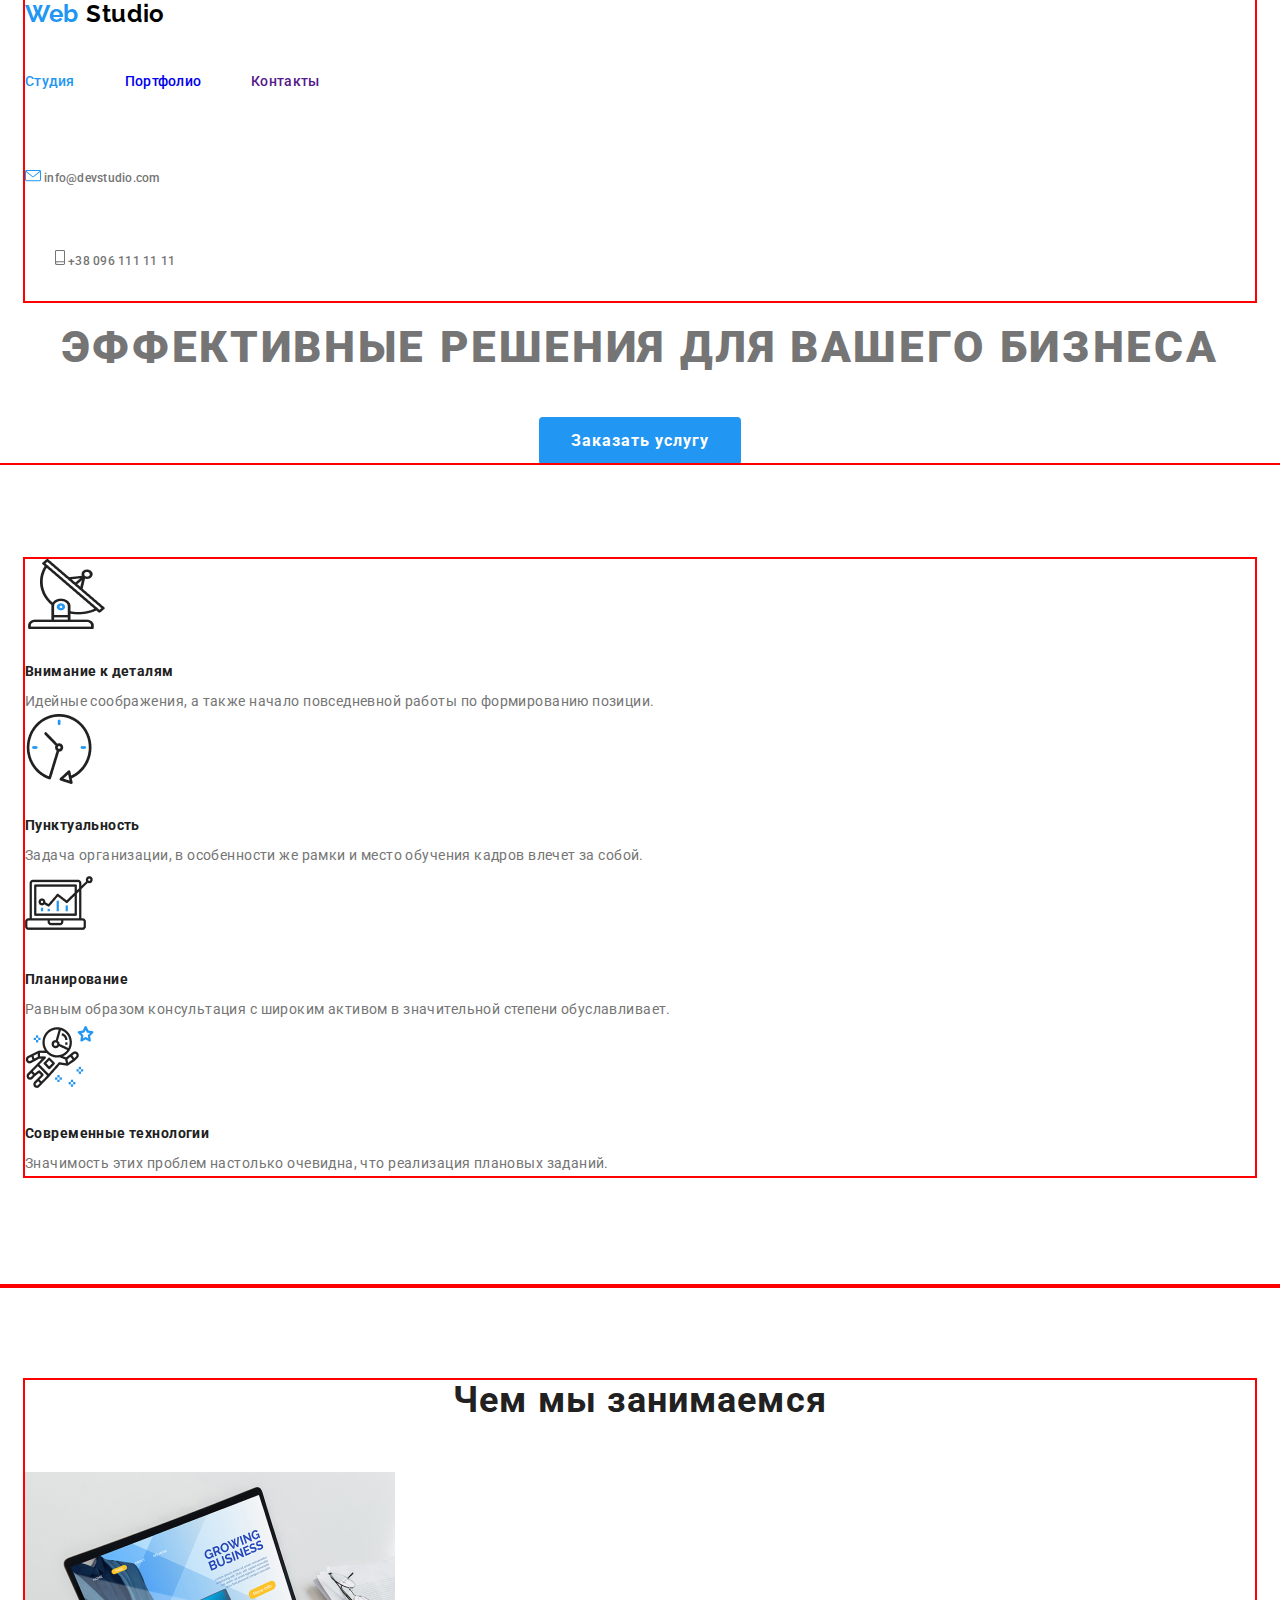
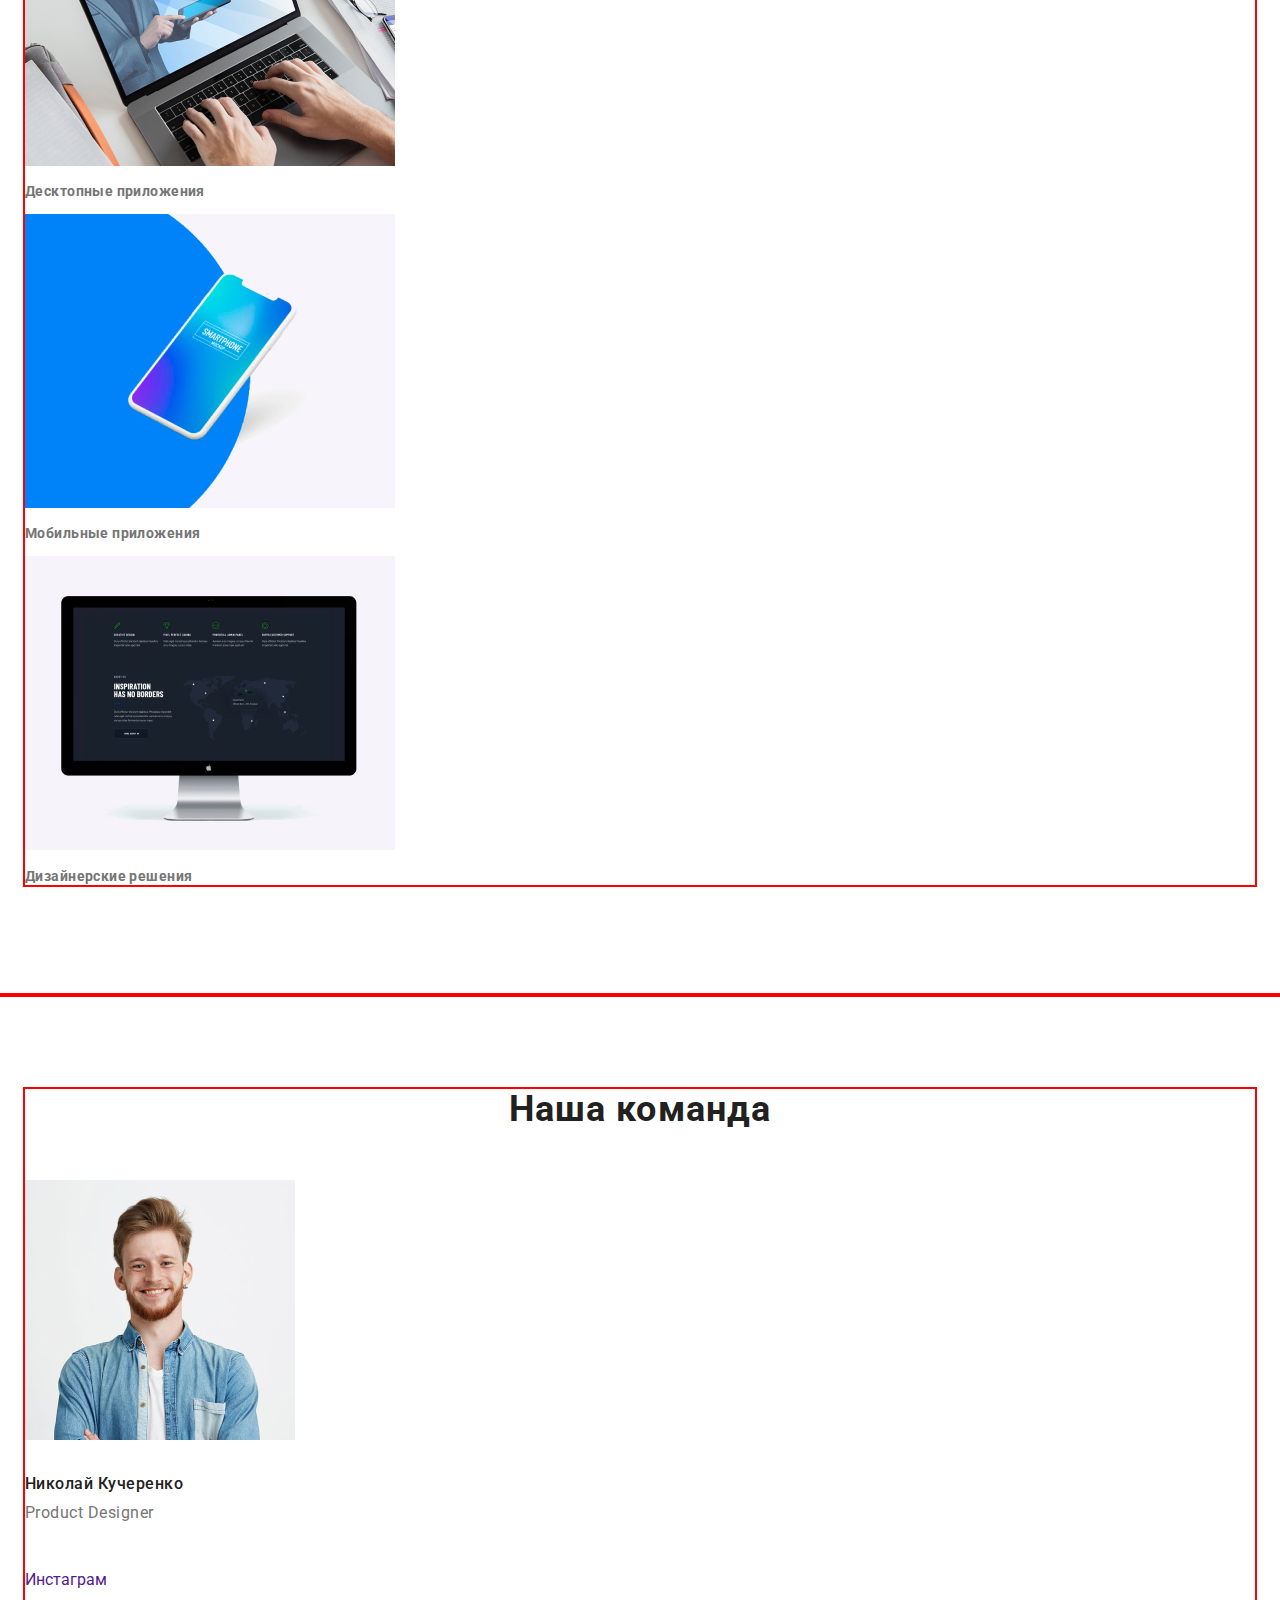
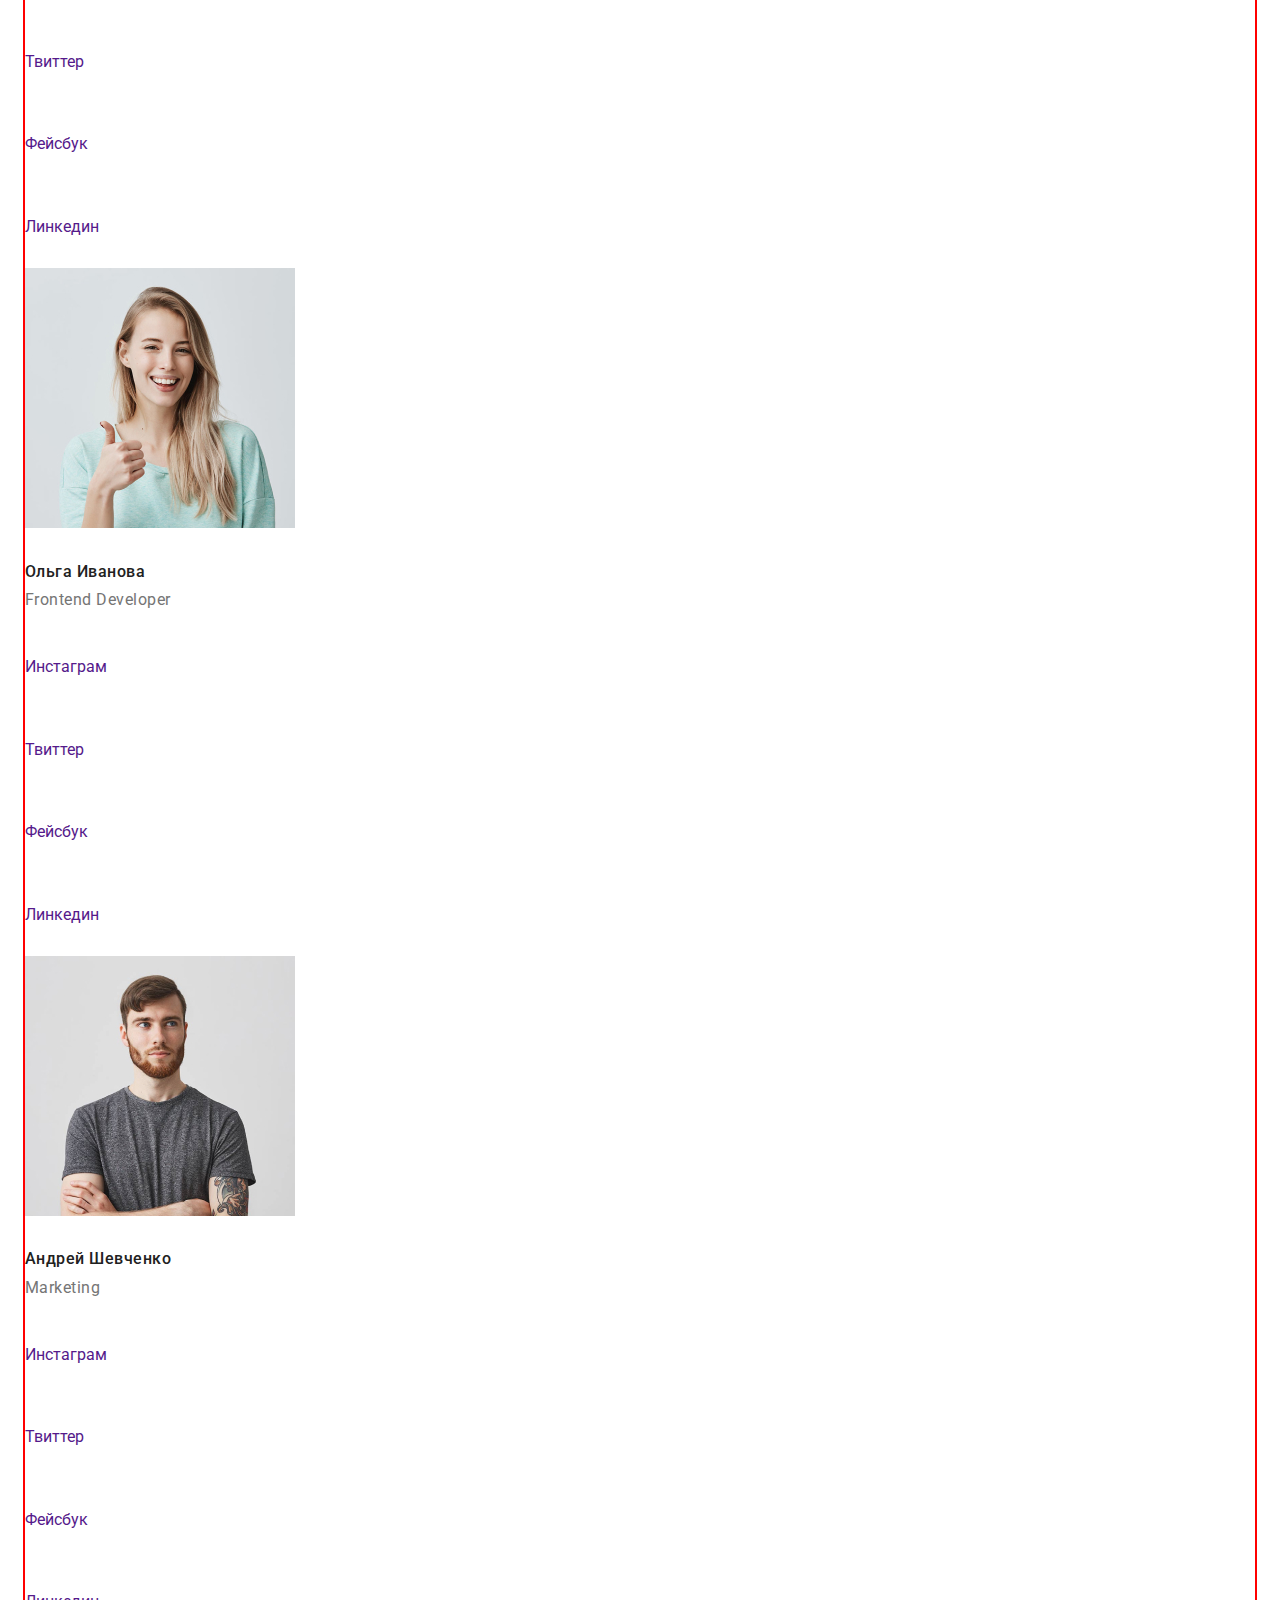
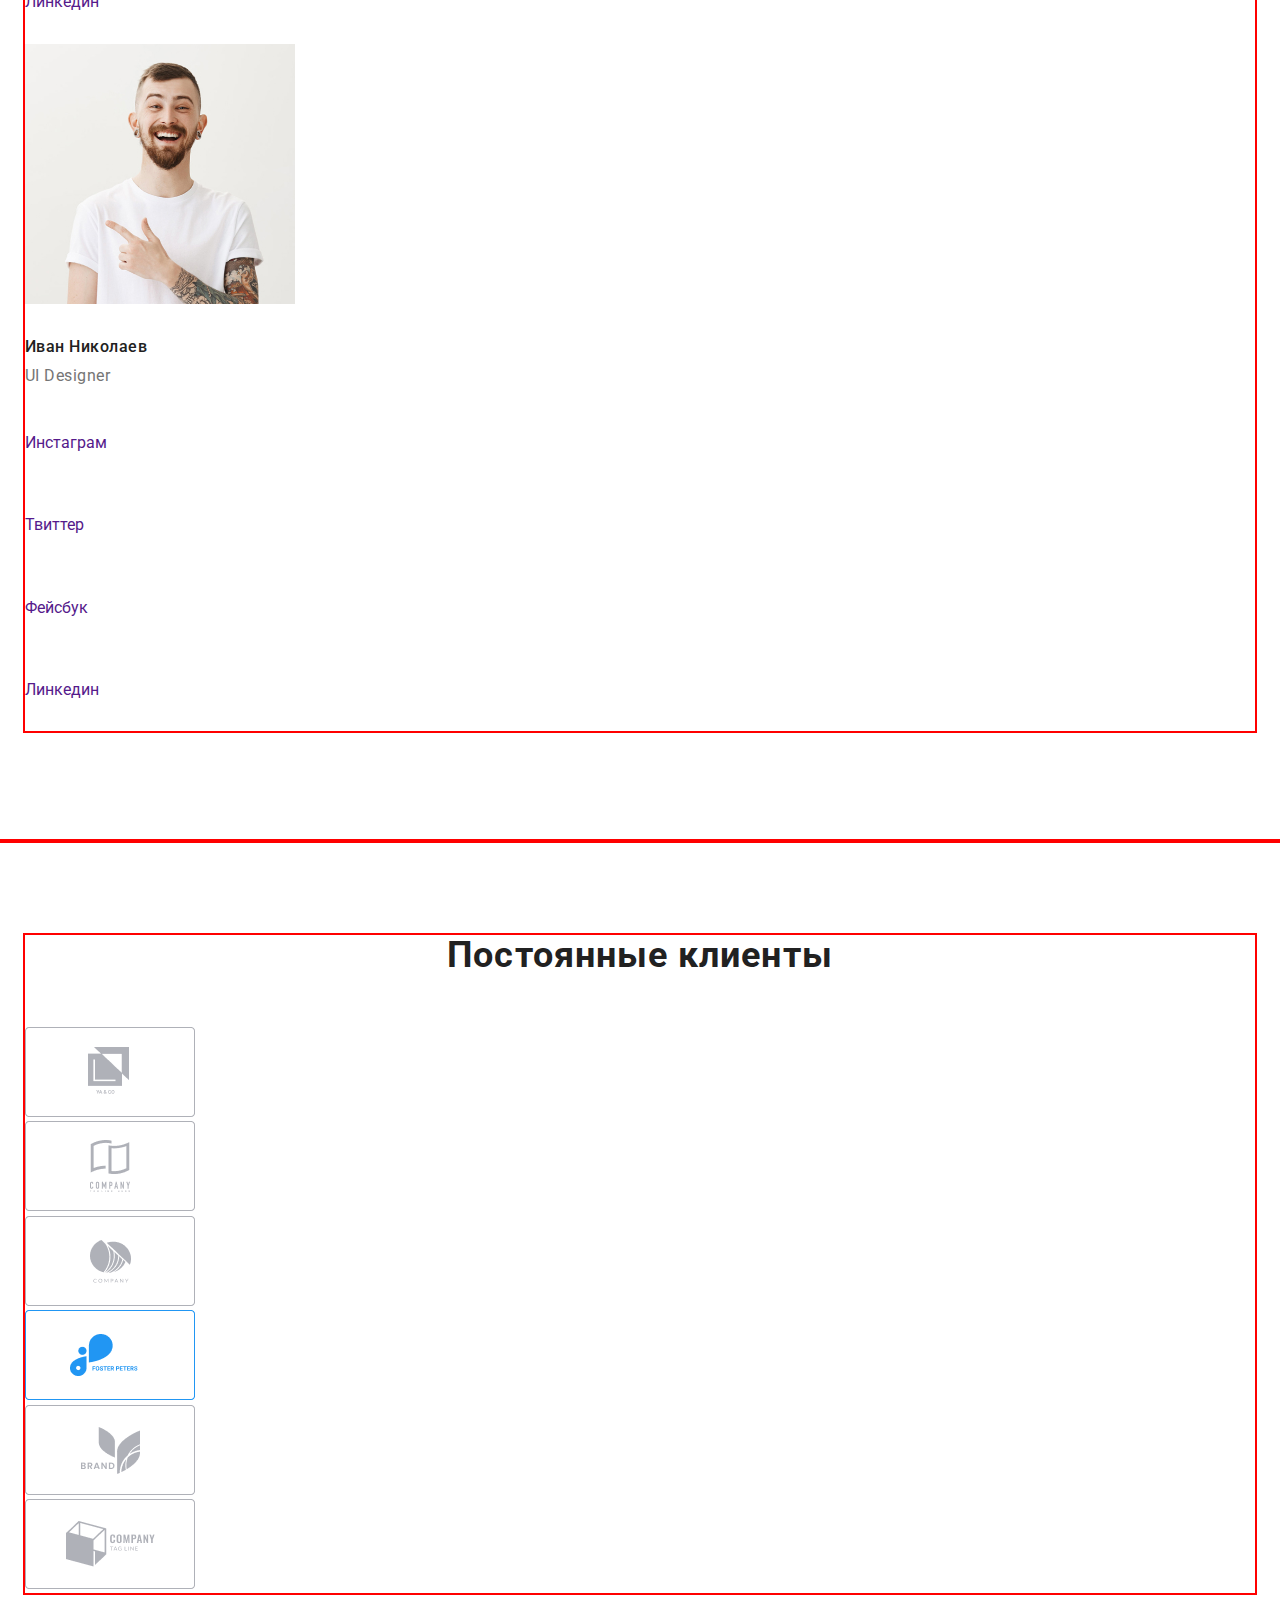
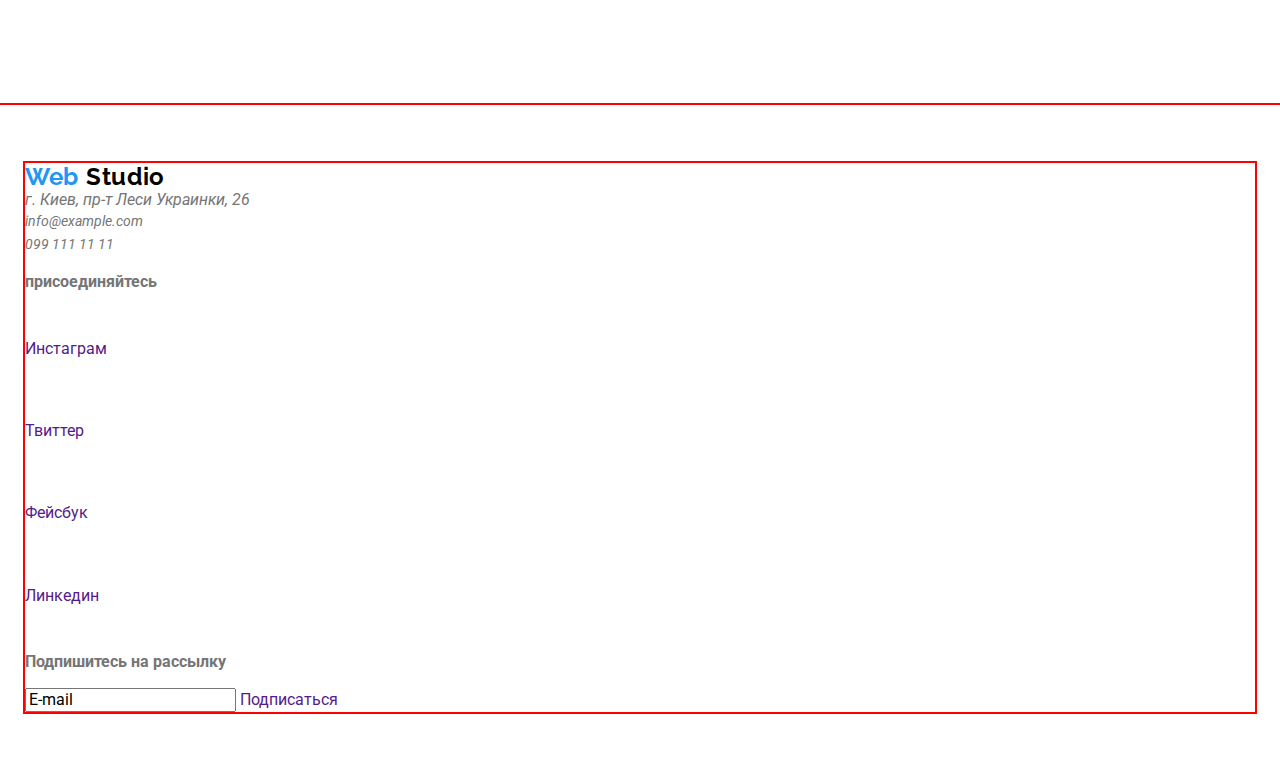
==== index.html @ 7c7abb64 "Initial commit" ====
<!DOCTYPE html>
<html lang="ru">
  <head>
    <meta charset="UTF-8" />
    <meta name="viewport" content="width=device-width, initial-scale=1.0" />
    <title>goit-markup-hw-02</title>
    <link
      href="https://fonts.googleapis.com/css2?family=Raleway:wght@700&family=Roboto:wght@400;500;700;900&display=swap"
      rel="stylesheet"
    />
    <link
      rel="stylesheet"
      href="https://cdnjs.cloudflare.com/ajax/libs/modern-normalize/0.6.0/modern-normalize.min.css"
    />
    <link rel="stylesheet" href="./css/styles.css" />
  </head>

  <body>
    <header class="header">
      <div class="container main-nav">
        <nav>
          <a href="" class="logo">Web <span class="logo part">Studio</span></a>
          <ul class="site-nav">
            <li class="item"><a href="" class="link current">Студия</a></li>
            <li class="item">
              <a href="./portfolio.html" class="link">Портфолио</a>
            </li>
            <li class="item"><a href="" class="link">Контакты</a></li>
          </ul>
        </nav>
        <ul class="contact-list">
          <li class="contact link">
            <img src="./images/envelope-(hover).svg" alt="конверт" />
            <a href="" class="contact info">info@devstudio.com</a>
          </li>
          <li class="contact link">
            <img src="images/smartphone.svg" alt="вектор" />
            <a href="" class="contact info">+38 096 111 11 11</a>
          </li>
        </ul>
      </div>
    </header>
    <main>
      <div>
        <section class="hero">
          <h1 class="hero-title">Эффективные решения для вашего бизнеса</h1>
          <a href="" class="main-button">Заказать услугу</a>
        </section>
      </div>
      <section class="section">
        <div class="container">
          <ul class="list">
            <li>
              <img src="./images/antenna-1.png" alt="" />
              <h3 class="section-title">Внимание к деталям</h3>
              <p class="section-text">
                Идейные соображения, а также начало повседневной работы по
                формированию позиции.
              </p>
            </li>

            <li>
              <img src="./images/clock-1.png" alt="" />
              <h3 class="section-title">Пунктуальность</h3>
              <p class="section-text">
                Задача организации, в особенности же рамки и место обучения
                кадров влечет за собой.
              </p>
            </li>
            <li>
              <img src="./images/diagram-1.png" alt="" />
              <h3 class="section-title">Планирование</h3>
              <p class="section-text">
                Равным образом консультация с широким активом в значительной
                степени обуславливает.
              </p>
            </li>
            <li>
              <img src="./images/astronaut-1.png" alt="" />
              <h3 class="section-title">Современные технологии</h3>
              <p class="section-text">
                Значимость этих проблем настолько очевидна, что реализация
                плановых заданий.
              </p>
            </li>
          </ul>
        </div>
      </section>
      <section class="section">
        <div class="container">
          <h2 class="section-name">Чем мы занимаемся</h2>
          <ul>
            <li>
              <img src="./images/img1.jpg" alt="ноутбук" />
              <h3 class="section-features">Десктопные приложения</h3>
            </li>
            <li>
              <img src="./images/img2.jpg" alt="телефон" />
              <h3 class="section-features">Мобильные приложения</h3>
            </li>
            <li>
              <img src="./images/img3.jpg" alt="компьютер" />
              <h3 class="section-features">Дизайнерские решения</h3>
            </li>
          </ul>
        </div>
      </section>
      <section class="section">
        <div class="container">
          <h2 class="section-name">Наша команда</h2>
          <ul>
            <li>
              <img src="./images/img-3.jpg" alt="" />
              <h3 class="team-description">Николай Кучеренко</h3>
              <p class="team-text">Product Designer</p>
              <ul class="social">
                <li>
                  <a
                    href=""
                    class="social link"
                    aria-label="Ссылка на инстаграм"
                    >Инстаграм</a
                  >
                </li>
                <li>
                  <a href="" class="social link" aria-label="Ссылка на твиттер"
                    >Твиттер</a
                  >
                </li>
                <li>
                  <a href="" class="social link" aria-label="Ссылка на Фейсбук"
                    >Фейсбук</a
                  >
                </li>
                <li>
                  <a href="" class="social link" aria-label="Ссылка на линкедин"
                    >Линкедин</a
                  >
                </li>
              </ul>
            </li>
            <li>
              <img src="./images/img-4.jpg" alt="" />
              <h3 class="team-description">Ольга Иванова</h3>
              <p class="team-text">Frontend Developer</p>
              <ul class="social">
                <li>
                  <a
                    href=""
                    class="social link"
                    aria-label="Ссылка на инстаграм"
                    >Инстаграм</a
                  >
                </li>
                <li>
                  <a href="" class="social link" aria-label="Ссылка на твиттер"
                    >Твиттер</a
                  >
                </li>
                <li>
                  <a href="" class="social link" aria-label="Ссылка на Фейсбук"
                    >Фейсбук</a
                  >
                </li>
                <li>
                  <a href="" class="social link" aria-label="Ссылка на линкедин"
                    >Линкедин</a
                  >
                </li>
              </ul>
            </li>

            <li>
              <img src="./images/img-5.jpg" alt="" />
              <h3 class="team-description">Андрей Шевченко</h3>
              <p class="team-text">Marketing</p>
              <ul class="social">
                <li>
                  <a
                    href=""
                    class="social link"
                    aria-label="Ссылка на инстаграм"
                    >Инстаграм</a
                  >
                </li>
                <li>
                  <a href="" class="social link" aria-label="Ссылка на твиттер"
                    >Твиттер</a
                  >
                </li>
                <li>
                  <a href="" class="social link" aria-label="Ссылка на Фейсбук"
                    >Фейсбук</a
                  >
                </li>
                <li>
                  <a href="" class="social link" aria-label="Ссылка на линкедин"
                    >Линкедин</a
                  >
                </li>
              </ul>
            </li>

            <li>
              <img src="./images/img-6.jpg" alt="" />
              <h3 class="team-description">Иван Николаев</h3>
              <p class="team-text">UI Designer</p>
              <ul class="social">
                <li>
                  <a
                    href=""
                    class="social link"
                    aria-label="Ссылка на инстаграм"
                    >Инстаграм</a
                  >
                </li>
                <li>
                  <a href="" class="social link" aria-label="Ссылка на твиттер"
                    >Твиттер</a
                  >
                </li>
                <li>
                  <a href="" class="social link" aria-label="Ссылка на Фейсбук"
                    >Фейсбук</a
                  >
                </li>
                <li>
                  <a href="" class="social link" aria-label="Ссылка на линкедин"
                    >Линкедин</a
                  >
                </li>
              </ul>
            </li>
          </ul>
        </div>
      </section>
      <section class="section">
        <div class="container">
          <h2 class="section-name">Постоянные клиенты</h2>
          <ul class="client-list">
            <li>
              <a href="" class="client"
                ><img src="./images/client-1.png" alt=""
              /></a>
            </li>
            <li>
              <a href="" class="client"
                ><img src="./images/client-2.png" alt=""
              /></a>
            </li>
            <li>
              <a href="" class="client"
                ><img src="./images/client-3.png" alt=""
              /></a>
            </li>
            <li>
              <a href="" class="client"
                ><img src="./images/client-4.png" alt=""
              /></a>
            </li>
            <li>
              <a href="" class="client"
                ><img src="./images/client-5.png" alt=""
              /></a>
            </li>
            <li>
              <a href="" class="client"
                ><img src="./images/client-6.png" alt=""
              /></a>
            </li>
          </ul>
        </div>
      </section>
    </main>
    <footer class="footer">
      <div class="container">
        <div>
          <a href="" class="logo">Web <span class="logo part">Studio</span></a>
          <address class="address">
            г. Киев, пр-т Леси Украинки, 26 <br />
            <a href="mailto:info@example.com" class="contact-info"
              >info@example.com</a
            ><br />
            <a href="tel:0991111111" class="contact-info">099 111 11 11</a>
          </address>
        </div>
        <div>
          <p><b>присоединяйтесь</b></p>
          <ul class="social">
            <li>
              <a href="" class="social link" aria-label="Ссылка на инстаграм"
                >Инстаграм</a
              >
            </li>
            <li>
              <a href="" class="social link" aria-label="Ссылка на твиттер"
                >Твиттер</a
              >
            </li>
            <li>
              <a href="" class="social link" aria-label="Ссылка на Фейсбук"
                >Фейсбук</a
              >
            </li>
            <li>
              <a href="" class="social link" aria-label="Ссылка на линкедин"
                >Линкедин</a
              >
            </li>
          </ul>
        </div>
        <div>
          <p><b>Подпишитесь на рассылку</b></p>
          <input type="text" value="E-mail" />
          <a href="" class="main-button">Подписаться</a>
        </div>
      </div>
    </footer>
  </body>
</html>
---- css/styles.css ----
/* цвет основного текста #757575;*/
/* вторичный цвет текста #212121; */
/* акцент #2196F3 */
/* белый цвет  #FFFFFF; */

:root {
  --primary-text-color: #757575;
  --secondary-text-color: #212121;
  --accent: #2196f3;
  --white: #ffffff;
}

body {
  background-color: var(--white);
  color: var(--primary-text-color);

  font-family: Roboto, sans-serif;
}

a {
  text-decoration: none;
}
ul {
  list-style: none;
  padding-left: 0px;
}
li {
  list-style: none;
}

.container {
  outline: solid 2px red;

  width: 1230px;
  margin-left: auto;
  margin-right: auto;
}
.section {
  padding-bottom: 94px;
  padding-top: 94px;
  outline: 2px solid red;
}

/* логотип */
.logo {
  color: var(--accent);

  font-family: Raleway, sans-serif;
  font-weight: 700;
  font-size: 24px;
  line-height: 1.16;
  letter-spacing: 0.03em;
}

.logo .part {
  color: #000000;
}
/* навигация */
.container .main-nav {
  display: flex;
}

.site-nav {
  display: flex;
  font-weight: 500;
  font-size: 14px;
  line-height: 1.14;
  letter-spacing: 0.02em;
}

.site-nav .item:not(:first-child) {
  margin-left: 50px;
  color: var(--secondary-text-color);
}

.site-nav .link:hover,
.site-nav .link:focus {
  color: var(--accent);
}
.link {
  display: block;
  padding-top: 32px;
  padding-bottom: 32px;
}

.link.current {
  color: var(--accent);
}
.link.current:hover,
.link.current:focus {
  color: #000000;
}
mmmmmm .contact-list {
  display: flex;
  padding-top: 32px;
  padding-bottom: 32px;
  margin-top: 0px;
  margin-bottom: 0px;
}
/* .contact-list img {
  display: block;
} */

.contact {
  font-weight: 500;
  font-size: 12px;
  line-height: 1.16;
  /* identical to box height */
  letter-spacing: 0.02em;
}
.contact + .contact {
  margin-left: 30px;
}

.contact.info {
  color: var(--primary-text-color);
}
.contact.info:hover,
.contact.info:focus {
  color: var(--accent);
}

.hero {
  text-align: center;
}
.hero-title {
  margin-top: 0px;
  margin-bottom: 40px;
  font-weight: 900;
  font-size: 44px;
  line-height: 60px;
  /* or 136% */
  text-align: center;
  letter-spacing: 0.06em;
  text-transform: uppercase;
}

.hero .main-button {
  display: inline-block;
  min-width: 200;
  padding: 10px 32px;
  border-radius: 4px;
  text-decoration: none;

  color: var(--white);
  background-color: var(--accent);

  font-weight: 700;
  font-size: 16px;
  line-height: 1.8;
  /* identical to box height, or 187% */
  letter-spacing: 0.06em;
}
.button-item {
  color: var(--secondary-text-color);

  font-weight: 500;
  font-size: 16px;
  line-height: 1.6;
  /* identical to box height, or 162% */
  text-align: center;
  letter-spacing: 0.03em;
}
.button-item:hover,
.button-item:focus {
  color: var(--white);
  background-color: var(--accent);
}
.section-title {
  margin-top: 30px;
  margin-bottom: 10px;

  color: var(--secondary-text-color);

  font-weight: 700;
  font-size: 14px;
  line-height: 1.14;
  letter-spacing: 0.03em;
}

.list {
  margin-top: 0px;
}
.section-name {
  margin-top: 0px;
  margin-bottom: 50px;

  color: var(--secondary-text-color);

  font-weight: 700;
  font-size: 36px;
  line-height: 1.16;
  text-align: center;
  letter-spacing: 0.03em;
}
.section-text {
  margin-top: 10px;
  margin-bottom: 0px;

  font-weight: 400;
  font-size: 14px;
  line-height: 1.7;
  /* or 171% */
  letter-spacing: 0.03em;
}
.section-team {
  color: var(--secondary-text-color);

  font-weight: 700;
  font-size: 28px;
  line-height: 1.17;
  /* identical to box height */
  text-align: center;
  letter-spacing: 0.03em;
}
.team-description {
  margin-top: 30px;
  margin-bottom: 10px;
  color: var(--secondary-text-color);

  font-weight: 500;
  font-size: 16px;
  line-height: 1.18;
  /* identical to box height */
  letter-spacing: 0.03em;
}
.team-text {
  margin-top: 0px;
  margin-bottom: 16px;

  font-weight: 400;
  font-size: 16px;
  line-height: 1.18;
  /* identical to box height */
  letter-spacing: 0.03em;
}

.social .link:hover,
.social .link:focus {
  color: var(--accent);
}
.features-title {
  color: var(--secondary-text-color);

  font-weight: 700;
  font-size: 36px;
  line-height: 1.16;
  text-align: center;
  letter-spacing: 0.03em;
}
.section-features {
  font-weight: 700;
  font-size: 14px;
  line-height: 1.14;
  letter-spacing: 0.03em;
}
.section .client-title {
  color: var(--secondary-text-color);

  font-weight: 700;
  font-size: 28px;
  line-height: 1.17;
  /* identical to box height */
  text-align: center;
  letter-spacing: 0.03em;
}
.client-list .client:hover,
.client-list .client:focus {
  color: var(--accent);
}
.address .contact-info {
  color: var(--primary-text-color);

  font-weight: 400;
  font-size: 14px;
  line-height: 1.7;
}
.contact-info:hover,
.contact-info:focus {
  color: var(--accent);
}
.example-title {
  color: var(--secondary-text-color);

  font-weight: 700;
  font-size: 18px;
  line-height: 2;
  /* identical to box height, or 200% */
  letter-spacing: 0.06em;
}
.example-text {
  color: var(--primary-text-color);

  font-weight: 500;
  font-size: 16px;
  line-height: 1.8;
  /* identical to box height, or 187% */
  letter-spacing: 0.03em;
}
.example .inner-text {
  font-weight: 400;
  font-size: 18px;
  line-height: 1.5;
  /* or 156% */
  letter-spacing: 0.03em;
}
.button {
  margin-bottom: 50px;

  text-align: center;
}
.example-title {
  margin-top: 0px;
  margin-bottom: 4px;
}
.example-text {
  margin-top: 4px;
  margin-bottom: 20px;
}
.img {
  margin-bottom: 20px;
}
.footer {
  padding-top: 60px;
  padding-bottom: 60px;
}
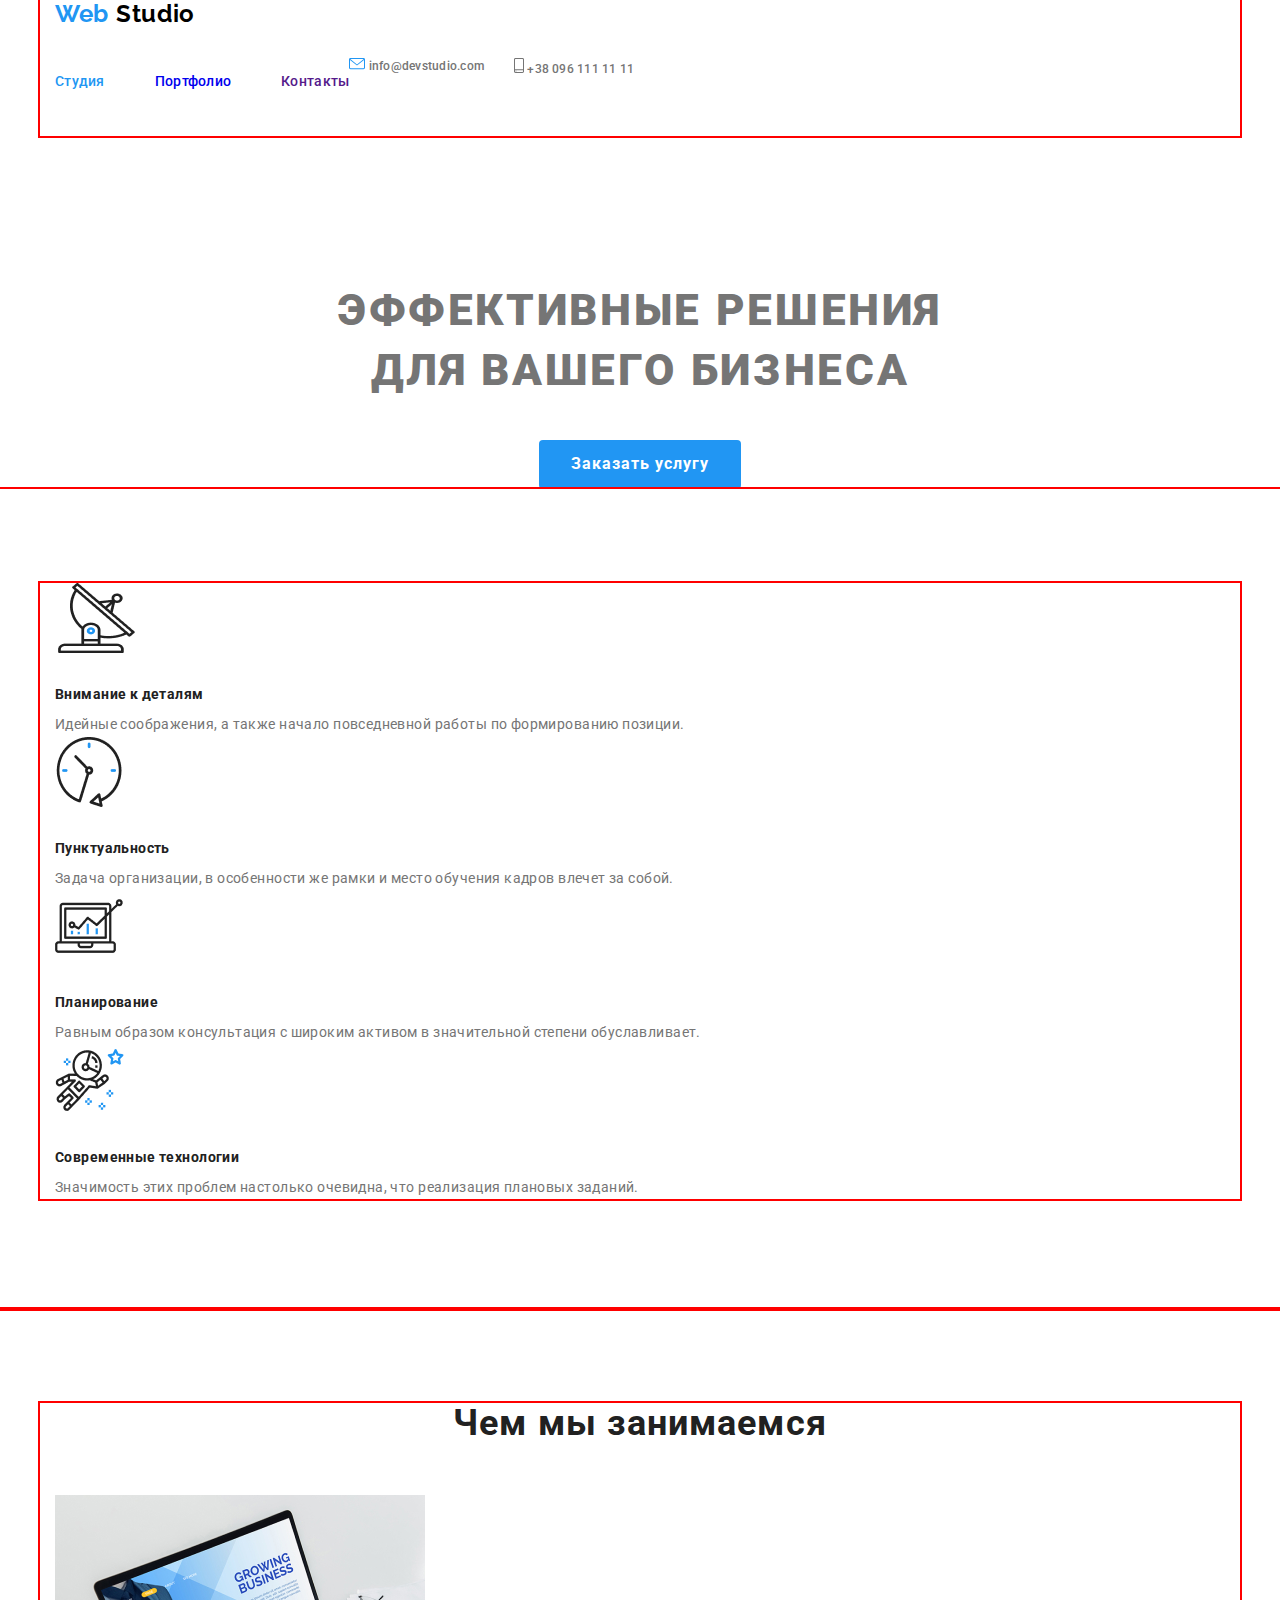
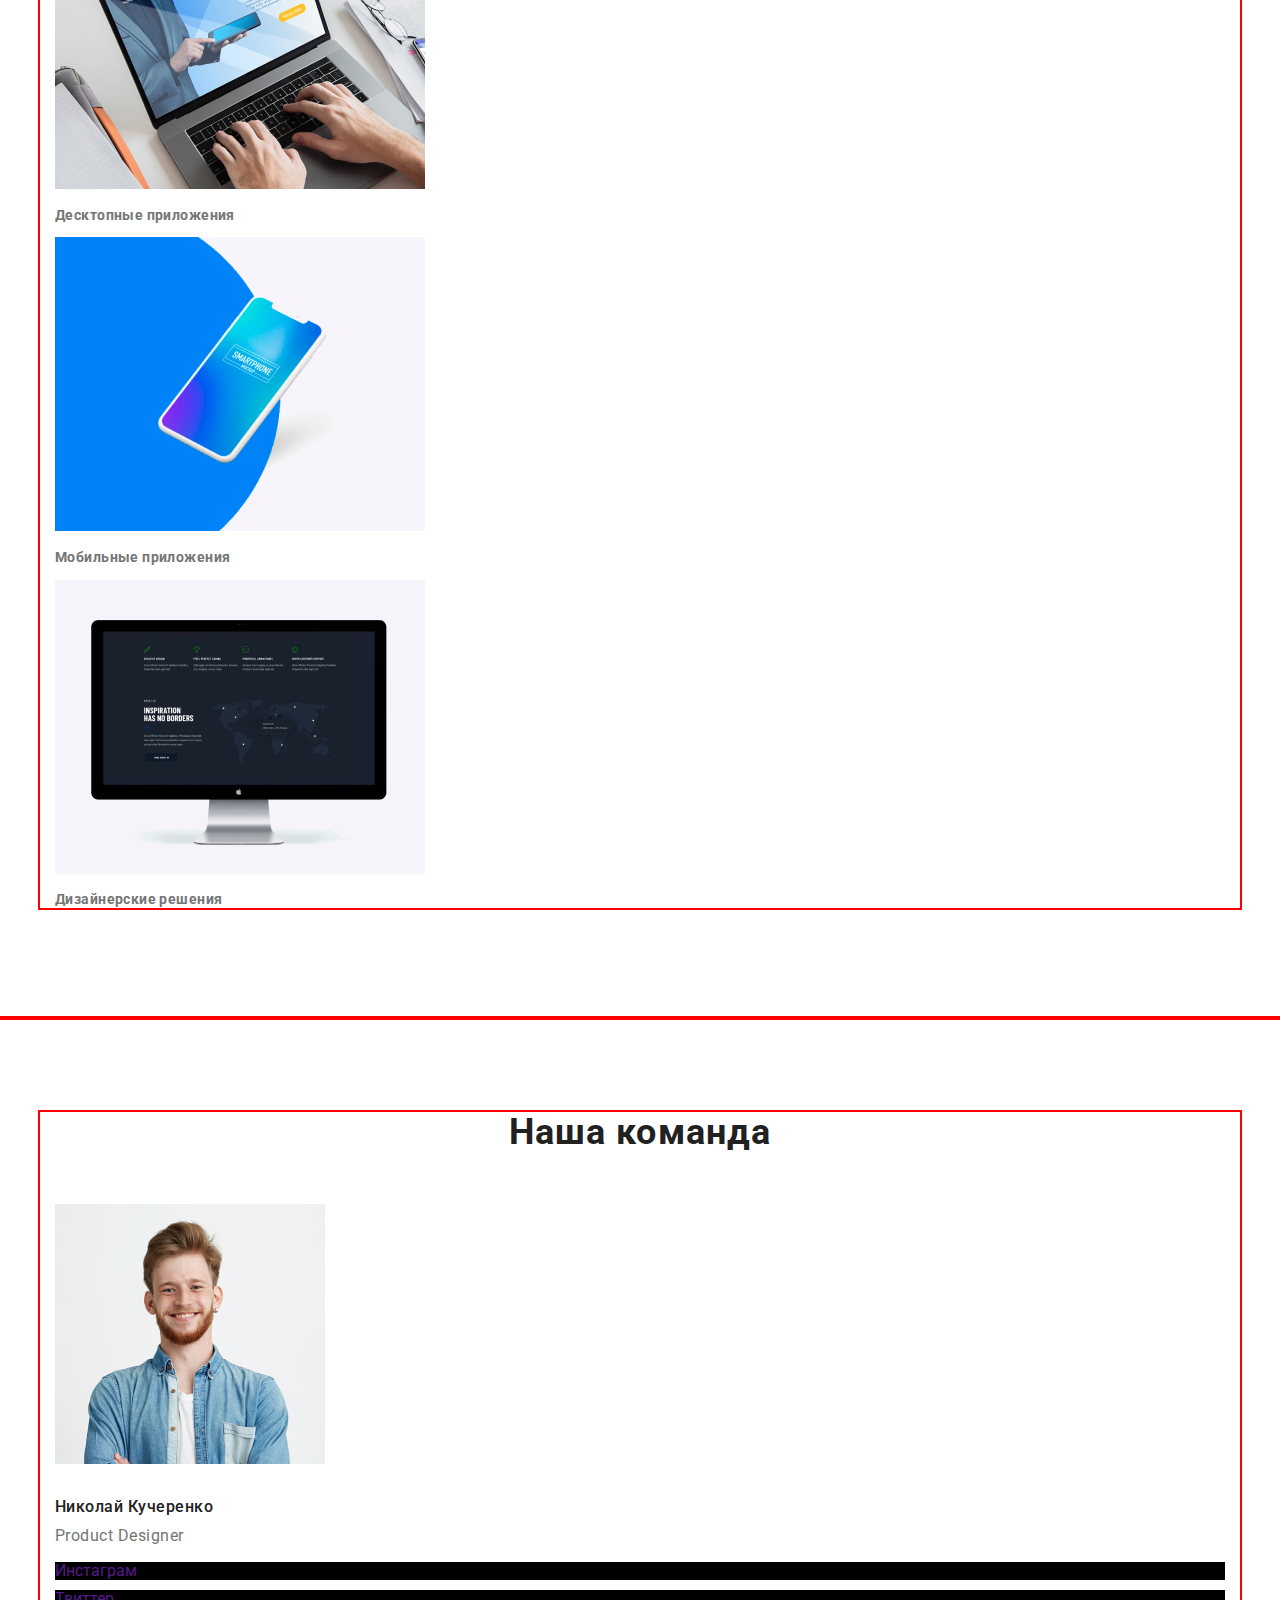
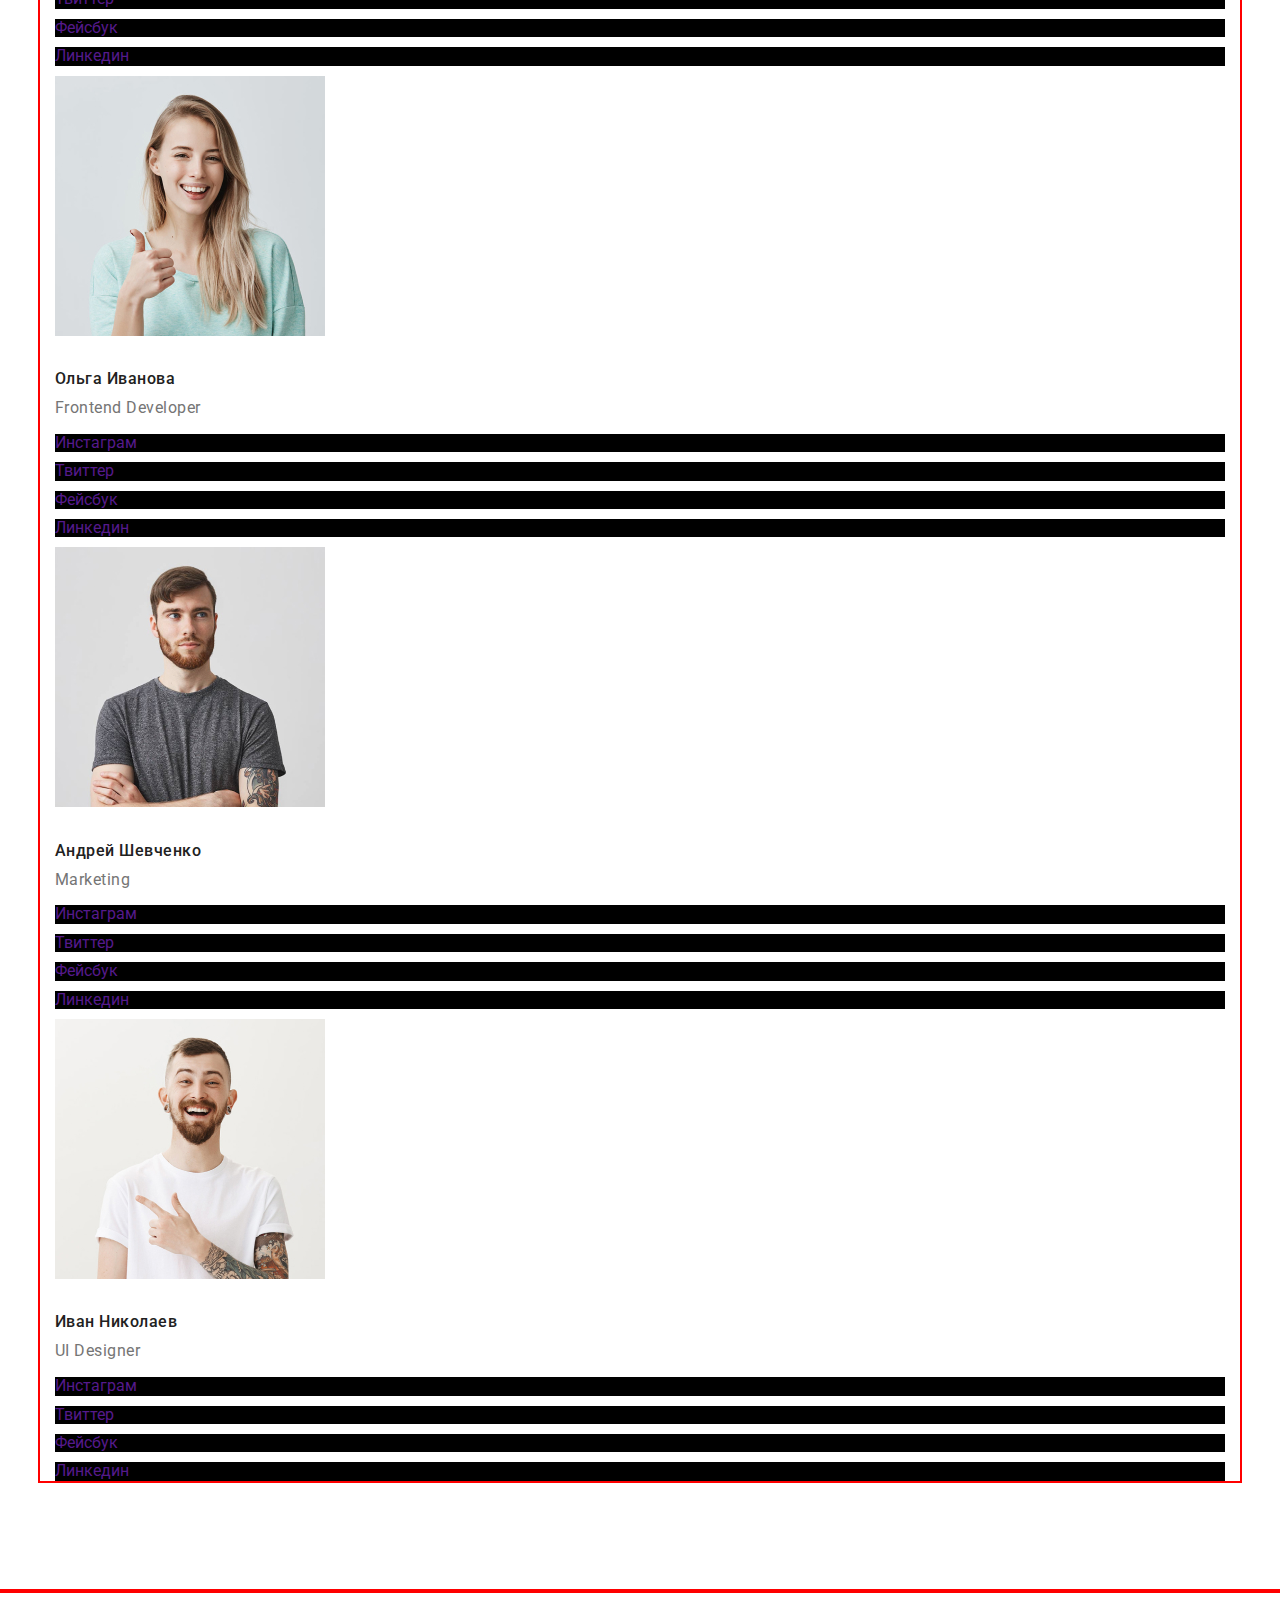
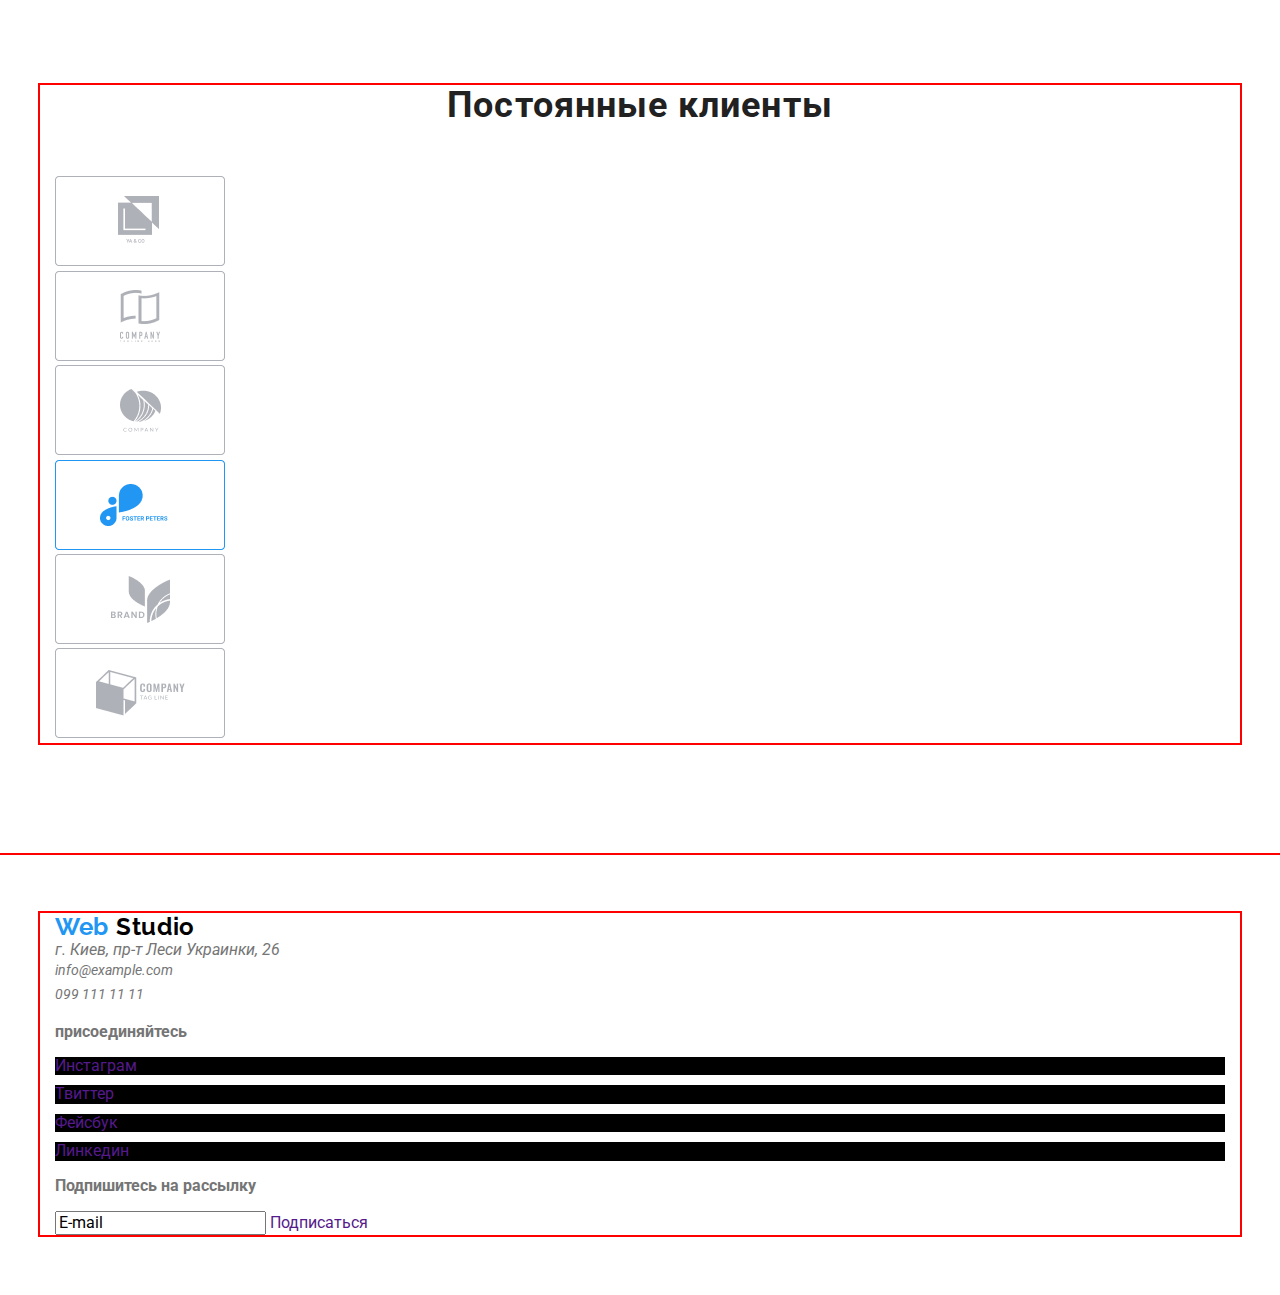
==== commit 22c2b2e2: "добавляет box-sizing" ====
--- a/index.html
+++ b/index.html
@@ -3,7 +3,7 @@
   <head>
     <meta charset="UTF-8" />
     <meta name="viewport" content="width=device-width, initial-scale=1.0" />
-    <title>goit-markup-hw-02</title>
+    <title>goit-markup-hw-03</title>
     <link
       href="https://fonts.googleapis.com/css2?family=Raleway:wght@700&family=Roboto:wght@400;500;700;900&display=swap"
       rel="stylesheet"
@@ -43,7 +43,9 @@
     <main>
       <div>
         <section class="hero">
-          <h1 class="hero-title">Эффективные решения для вашего бизнеса</h1>
+          <h1 class="hero-title">
+            Эффективные решения<br />для вашего бизнеса
+          </h1>
           <a href="" class="main-button">Заказать услугу</a>
         </section>
       </div>
--- a/css/styles.css
+++ b/css/styles.css
@@ -2,6 +2,17 @@
 /* вторичный цвет текста #212121; */
 /* акцент #2196F3 */
 /* белый цвет  #FFFFFF; */
+html {
+  box-sizing: border-box;
+}
+
+*,
+*::before,
+*::after {
+  box-sizing: inherit;
+}
+
+/* Остальной код */
 
 :root {
   --primary-text-color: #757575;
@@ -31,16 +42,38 @@
 .container {
   outline: solid 2px red;
 
-  width: 1230px;
+  width: 1200px;
   margin-left: auto;
   margin-right: auto;
+  padding-left: 15px;
+  padding-right: 15px;
 }
 .section {
   padding-bottom: 94px;
   padding-top: 94px;
   outline: 2px solid red;
 }
-
+.header {
+  height: 80px;
+}
+/* навигация */
+.main-nav {
+  display: flex;
+  align-items: center;
+}
+
+.site-nav {
+  display: flex;
+  font-weight: 500;
+  font-size: 14px;
+  line-height: 1.14;
+  letter-spacing: 0.02em;
+}
+
+.site-nav .item:not(:first-child) {
+  margin-left: 50px;
+  color: var(--secondary-text-color);
+}
 /* логотип */
 .logo {
   color: var(--accent);
@@ -55,29 +88,11 @@
 .logo .part {
   color: #000000;
 }
-/* навигация */
-.container .main-nav {
-  display: flex;
-}
-
-.site-nav {
-  display: flex;
-  font-weight: 500;
-  font-size: 14px;
-  line-height: 1.14;
-  letter-spacing: 0.02em;
-}
-
-.site-nav .item:not(:first-child) {
-  margin-left: 50px;
-  color: var(--secondary-text-color);
-}
-
 .site-nav .link:hover,
 .site-nav .link:focus {
   color: var(--accent);
 }
-.link {
+.site-nav .link {
   display: block;
   padding-top: 32px;
   padding-bottom: 32px;
@@ -90,7 +105,7 @@
 .link.current:focus {
   color: #000000;
 }
-mmmmmm .contact-list {
+.contact-list {
   display: flex;
   padding-top: 32px;
   padding-bottom: 32px;
@@ -124,7 +139,7 @@
   text-align: center;
 }
 .hero-title {
-  margin-top: 0px;
+  margin-top: 200px;
   margin-bottom: 40px;
   font-weight: 900;
   font-size: 44px;
@@ -234,6 +249,12 @@
   /* identical to box height */
   letter-spacing: 0.03em;
 }
+.social .link {
+  display: block;
+  margin-bottom: 10px;
+  margin-bottom: 10px;
+  background-color: black;
+}
 
 .social .link:hover,
 .social .link:focus {
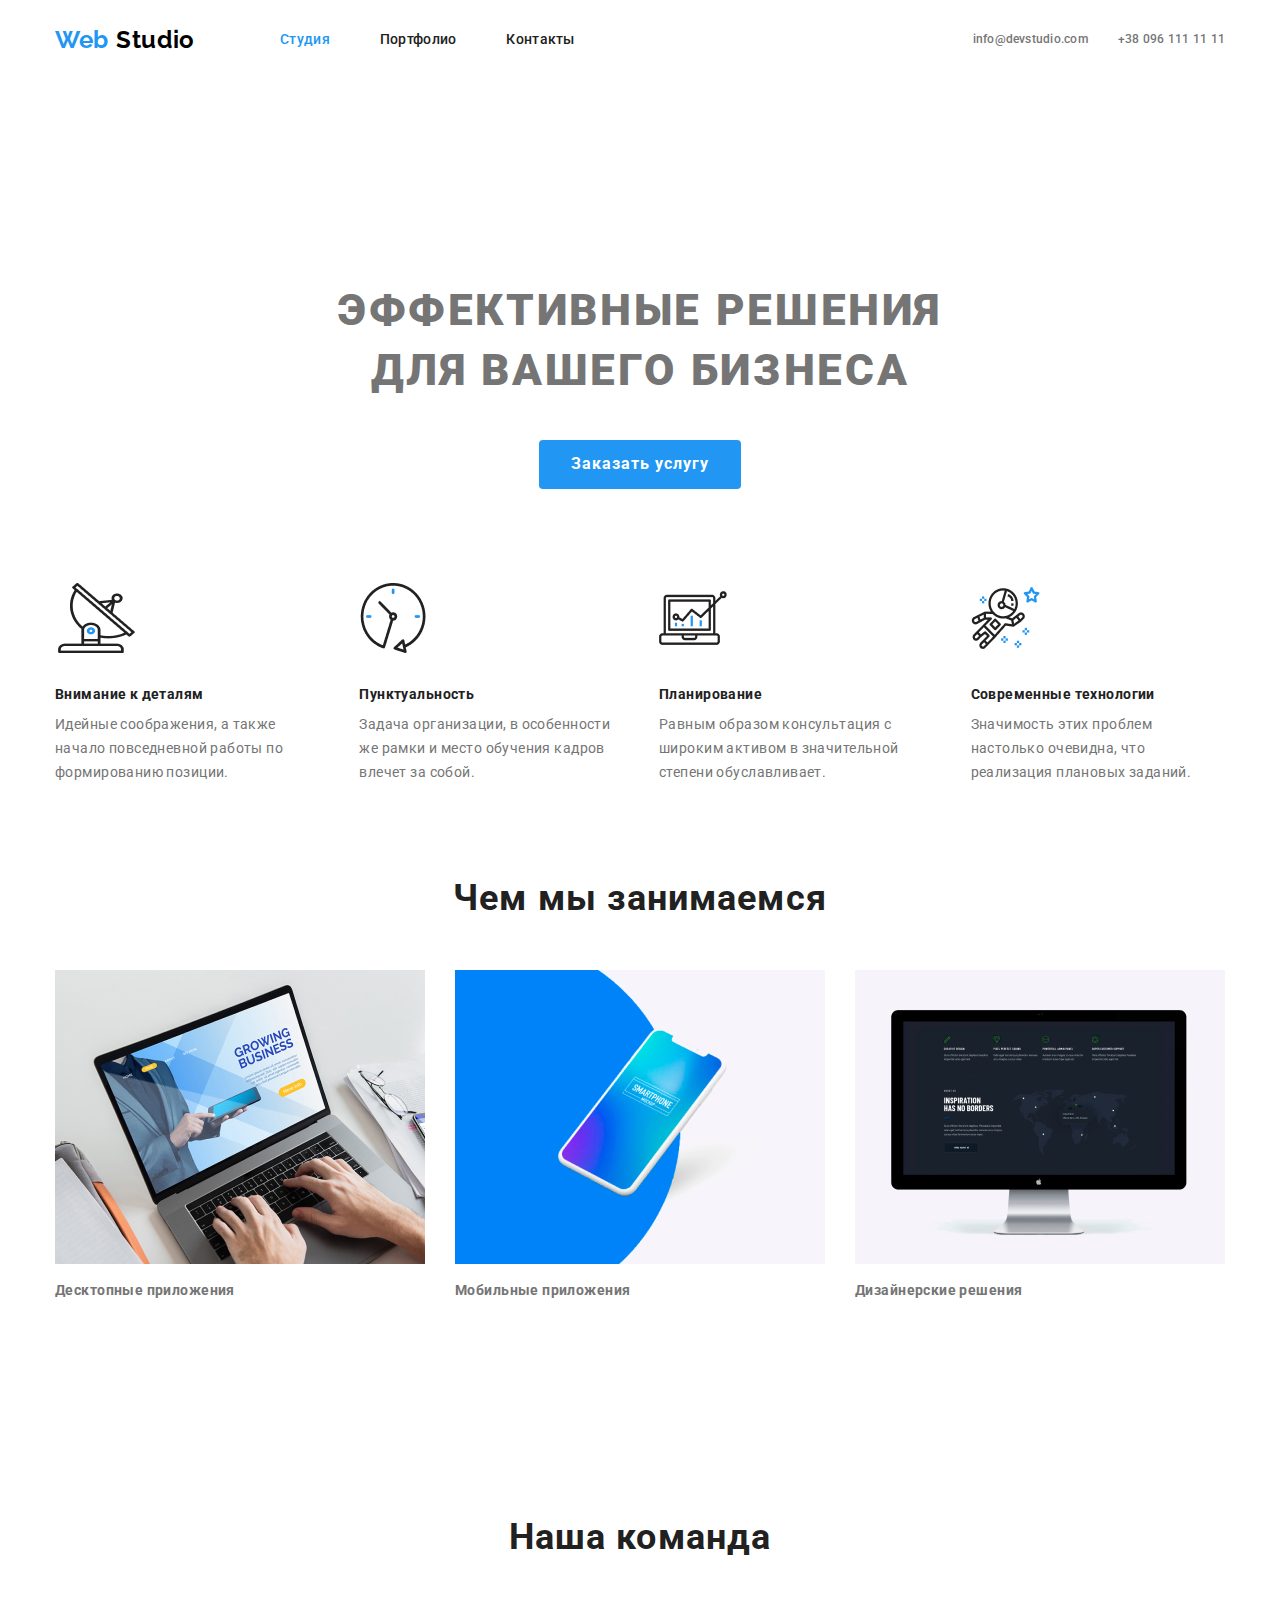
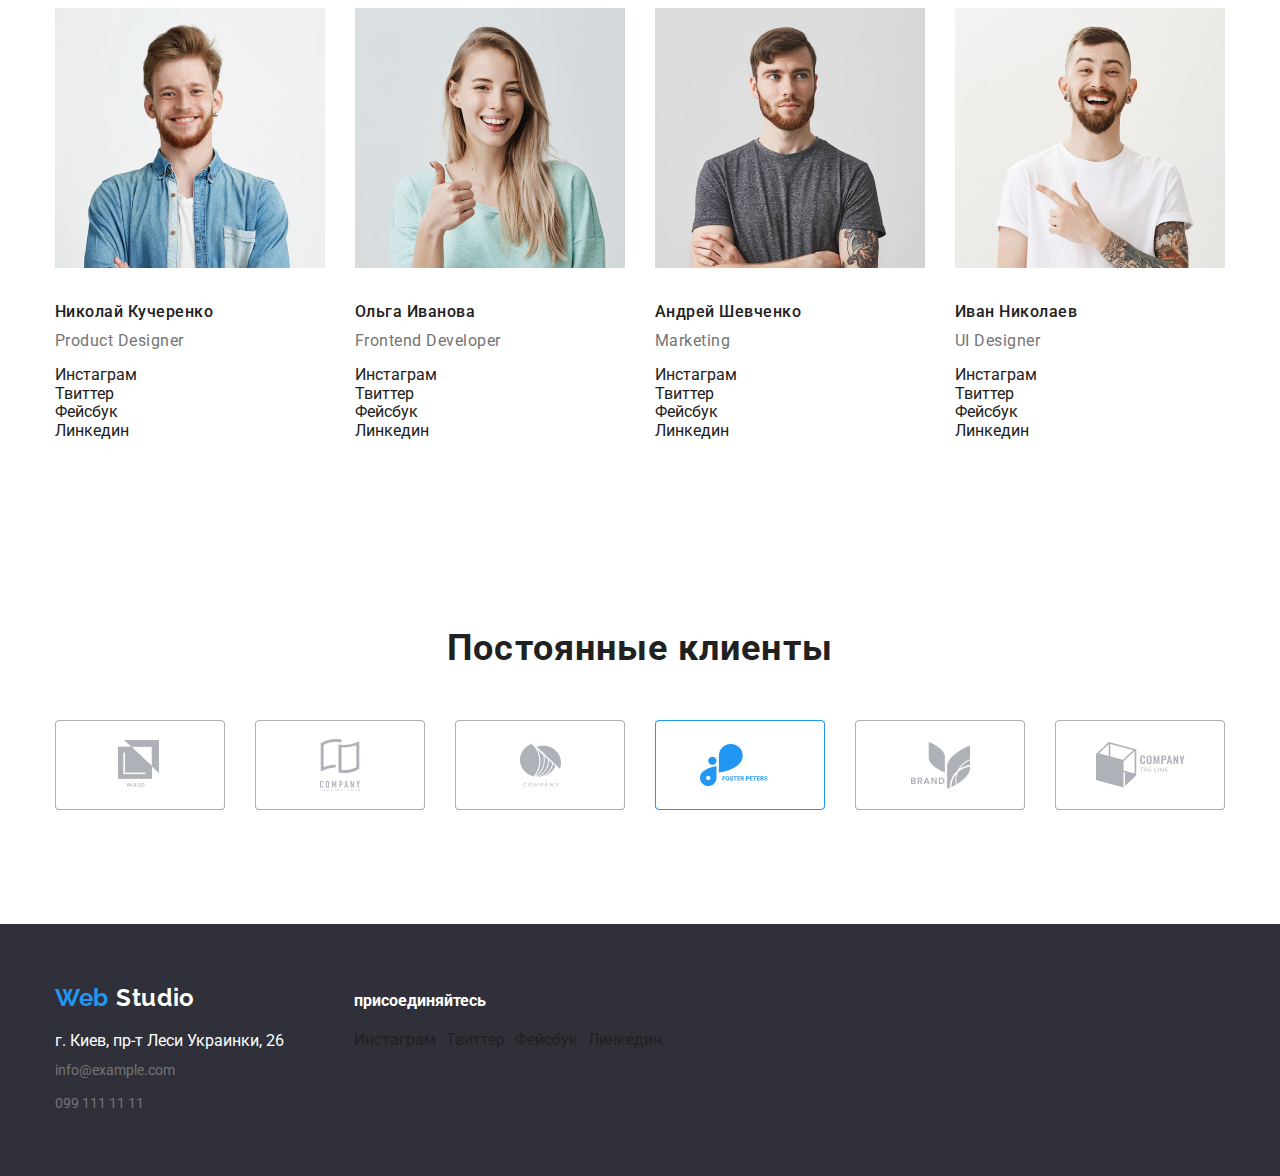
==== commit 36337e74: "добавляет flex" ====
--- a/index.html
+++ b/index.html
@@ -17,8 +17,8 @@
 
   <body>
     <header class="header">
-      <div class="container main-nav">
-        <nav>
+      <div class="container header-container">
+        <nav class="nav-container">
           <a href="" class="logo">Web <span class="logo part">Studio</span></a>
           <ul class="site-nav">
             <li class="item"><a href="" class="link current">Студия</a></li>
@@ -30,11 +30,9 @@
         </nav>
         <ul class="contact-list">
           <li class="contact link">
-            <img src="./images/envelope-(hover).svg" alt="конверт" />
             <a href="" class="contact info">info@devstudio.com</a>
           </li>
           <li class="contact link">
-            <img src="images/smartphone.svg" alt="вектор" />
             <a href="" class="contact info">+38 096 111 11 11</a>
           </li>
         </ul>
@@ -51,8 +49,9 @@
       </div>
       <section class="section">
         <div class="container">
-          <ul class="list">
-            <li>
+          <h2 class="visually-hidden">Наши преимущества</h2>
+          <ul class="list-section">
+            <li class="item-section">
               <img src="./images/antenna-1.png" alt="" />
               <h3 class="section-title">Внимание к деталям</h3>
               <p class="section-text">
@@ -61,7 +60,7 @@
               </p>
             </li>
 
-            <li>
+            <li class="item-section">
               <img src="./images/clock-1.png" alt="" />
               <h3 class="section-title">Пунктуальность</h3>
               <p class="section-text">
@@ -69,7 +68,7 @@
                 кадров влечет за собой.
               </p>
             </li>
-            <li>
+            <li class="item-section">
               <img src="./images/diagram-1.png" alt="" />
               <h3 class="section-title">Планирование</h3>
               <p class="section-text">
@@ -77,7 +76,7 @@
                 степени обуславливает.
               </p>
             </li>
-            <li>
+            <li class="item-section">
               <img src="./images/astronaut-1.png" alt="" />
               <h3 class="section-title">Современные технологии</h3>
               <p class="section-text">
@@ -88,20 +87,35 @@
           </ul>
         </div>
       </section>
-      <section class="section">
+      <section class="section no-padding">
         <div class="container">
           <h2 class="section-name">Чем мы занимаемся</h2>
-          <ul>
-            <li>
-              <img src="./images/img1.jpg" alt="ноутбук" />
+          <ul class="features">
+            <li class="feature-item">
+              <img
+                src="./images/img1.jpg"
+                alt="ноутбук"
+                width="370px"
+                height="294px"
+              />
               <h3 class="section-features">Десктопные приложения</h3>
             </li>
-            <li>
-              <img src="./images/img2.jpg" alt="телефон" />
+            <li class="feature-item">
+              <img
+                src="./images/img2.jpg"
+                alt="телефон"
+                width="370px"
+                height="294px"
+              />
               <h3 class="section-features">Мобильные приложения</h3>
             </li>
-            <li>
-              <img src="./images/img3.jpg" alt="компьютер" />
+            <li class="feature-item">
+              <img
+                src="./images/img3.jpg"
+                alt="компьютер"
+                width="370px"
+                height="294px"
+              />
               <h3 class="section-features">Дизайнерские решения</h3>
             </li>
           </ul>
@@ -110,9 +124,14 @@
       <section class="section">
         <div class="container">
           <h2 class="section-name">Наша команда</h2>
-          <ul>
-            <li>
-              <img src="./images/img-3.jpg" alt="" />
+          <ul class="section-team">
+            <li class="team-item">
+              <img
+                src="./images/img-3.jpg"
+                alt=""
+                width="270px"
+                height="260px"
+              />
               <h3 class="team-description">Николай Кучеренко</h3>
               <p class="team-text">Product Designer</p>
               <ul class="social">
@@ -141,8 +160,13 @@
                 </li>
               </ul>
             </li>
-            <li>
-              <img src="./images/img-4.jpg" alt="" />
+            <li class="team-item">
+              <img
+                src="./images/img-4.jpg"
+                alt=""
+                width="270px"
+                height="260px"
+              />
               <h3 class="team-description">Ольга Иванова</h3>
               <p class="team-text">Frontend Developer</p>
               <ul class="social">
@@ -172,8 +196,13 @@
               </ul>
             </li>
 
-            <li>
-              <img src="./images/img-5.jpg" alt="" />
+            <li class="team-item">
+              <img
+                src="./images/img-5.jpg"
+                alt=""
+                width="270px"
+                height="260px"
+              />
               <h3 class="team-description">Андрей Шевченко</h3>
               <p class="team-text">Marketing</p>
               <ul class="social">
@@ -203,8 +232,13 @@
               </ul>
             </li>
 
-            <li>
-              <img src="./images/img-6.jpg" alt="" />
+            <li class="team-item">
+              <img
+                src="./images/img-6.jpg"
+                alt=""
+                width="270px"
+                height="260px"
+              />
               <h3 class="team-description">Иван Николаев</h3>
               <p class="team-text">UI Designer</p>
               <ul class="social">
@@ -240,32 +274,32 @@
         <div class="container">
           <h2 class="section-name">Постоянные клиенты</h2>
           <ul class="client-list">
-            <li>
+            <li class="client-item">
               <a href="" class="client"
                 ><img src="./images/client-1.png" alt=""
               /></a>
             </li>
-            <li>
+            <li class="client-item">
               <a href="" class="client"
                 ><img src="./images/client-2.png" alt=""
               /></a>
             </li>
-            <li>
+            <li class="client-item">
               <a href="" class="client"
                 ><img src="./images/client-3.png" alt=""
               /></a>
             </li>
-            <li>
+            <li class="client-item">
               <a href="" class="client"
                 ><img src="./images/client-4.png" alt=""
               /></a>
             </li>
-            <li>
+            <li class="client-item">
               <a href="" class="client"
                 ><img src="./images/client-5.png" alt=""
               /></a>
             </li>
-            <li>
+            <li class="client-item">
               <a href="" class="client"
                 ><img src="./images/client-6.png" alt=""
               /></a>
@@ -276,45 +310,41 @@
     </main>
     <footer class="footer">
       <div class="container">
-        <div>
+        <div class="left-section">
           <a href="" class="logo">Web <span class="logo part">Studio</span></a>
           <address class="address">
-            г. Киев, пр-т Леси Украинки, 26 <br />
+            <span class="location"> г. Киев, пр-т Леси Украинки, 26</span>
+            <br />
             <a href="mailto:info@example.com" class="contact-info"
               >info@example.com</a
             ><br />
             <a href="tel:0991111111" class="contact-info">099 111 11 11</a>
           </address>
         </div>
-        <div>
-          <p><b>присоединяйтесь</b></p>
+        <div class="center-section">
+          <p class="text"><b>присоединяйтесь</b></p>
           <ul class="social">
-            <li>
+            <li class="link-item">
               <a href="" class="social link" aria-label="Ссылка на инстаграм"
                 >Инстаграм</a
               >
             </li>
-            <li>
+            <li class="link-item">
               <a href="" class="social link" aria-label="Ссылка на твиттер"
                 >Твиттер</a
               >
             </li>
-            <li>
+            <li class="link-item">
               <a href="" class="social link" aria-label="Ссылка на Фейсбук"
                 >Фейсбук</a
               >
             </li>
-            <li>
+            <li class="link-item">
               <a href="" class="social link" aria-label="Ссылка на линкедин"
                 >Линкедин</a
               >
             </li>
           </ul>
-        </div>
-        <div>
-          <p><b>Подпишитесь на рассылку</b></p>
-          <input type="text" value="E-mail" />
-          <a href="" class="main-button">Подписаться</a>
         </div>
       </div>
     </footer>
--- a/css/styles.css
+++ b/css/styles.css
@@ -19,6 +19,7 @@
   --secondary-text-color: #212121;
   --accent: #2196f3;
   --white: #ffffff;
+  --bg-color: #2f303a;
 }
 
 body {
@@ -27,7 +28,16 @@
 
   font-family: Roboto, sans-serif;
 }
-
+.visually-hidden {
+  position: absolute;
+  width: 1px;
+  height: 1px;
+  margin: -1px;
+  border: 0;
+  padding: 0;
+  clip: rect(0 0 0 0);
+  overflow: hidden;
+}
 a {
   text-decoration: none;
 }
@@ -40,7 +50,7 @@
 }
 
 .container {
-  outline: solid 2px red;
+  /* outline: solid 2px red; */
 
   width: 1200px;
   margin-left: auto;
@@ -51,19 +61,26 @@
 .section {
   padding-bottom: 94px;
   padding-top: 94px;
-  outline: 2px solid red;
-}
-.header {
-  height: 80px;
+  /* outline: 2px solid red; */
+}
+.section.no-padding {
+  padding-top: 0px;
+}
+.header-container {
+  display: flex;
+}
+.nav-container {
+  display: flex;
+  align-items: center;
 }
 /* навигация */
-.main-nav {
-  display: flex;
-  align-items: center;
-}
 
 .site-nav {
-  display: flex;
+  margin-top: 0px;
+  margin-bottom: 0px;
+  display: flex;
+
+  color: var(--secondary-text-color);
   font-weight: 500;
   font-size: 14px;
   line-height: 1.14;
@@ -72,7 +89,6 @@
 
 .site-nav .item:not(:first-child) {
   margin-left: 50px;
-  color: var(--secondary-text-color);
 }
 /* логотип */
 .logo {
@@ -86,6 +102,7 @@
 }
 
 .logo .part {
+  margin-right: 85px;
   color: #000000;
 }
 .site-nav .link:hover,
@@ -97,6 +114,9 @@
   padding-top: 32px;
   padding-bottom: 32px;
 }
+a.link {
+  color: var(--secondary-text-color);
+}
 
 .link.current {
   color: var(--accent);
@@ -107,8 +127,8 @@
 }
 .contact-list {
   display: flex;
-  padding-top: 32px;
-  padding-bottom: 32px;
+  align-items: center;
+  margin-left: auto;
   margin-top: 0px;
   margin-bottom: 0px;
 }
@@ -150,7 +170,7 @@
   text-transform: uppercase;
 }
 
-.hero .main-button {
+.main-button {
   display: inline-block;
   min-width: 200;
   padding: 10px 32px;
@@ -166,13 +186,194 @@
   /* identical to box height, or 187% */
   letter-spacing: 0.06em;
 }
+
+.section-title {
+  margin-top: 30px;
+  margin-bottom: 10px;
+
+  color: var(--secondary-text-color);
+
+  font-weight: 700;
+  font-size: 14px;
+  line-height: 1.14;
+  letter-spacing: 0.03em;
+}
+
+.list-section {
+  display: flex;
+  margin-top: 0px;
+  margin-bottom: 0px;
+}
+.item-section:not(:last-child) {
+  margin-right: 30px;
+}
+
+.features {
+  display: flex;
+}
+.feature-item:not(:last-child) {
+  margin-right: 30px;
+}
+.section-name {
+  margin-top: 0px;
+  margin-bottom: 50px;
+
+  color: var(--secondary-text-color);
+
+  font-weight: 700;
+  font-size: 36px;
+  line-height: 1.16;
+  text-align: center;
+  letter-spacing: 0.03em;
+}
+.section-text {
+  margin-top: 10px;
+  margin-bottom: 0px;
+
+  font-weight: 400;
+  font-size: 14px;
+  line-height: 1.7;
+  /* or 171% */
+  letter-spacing: 0.03em;
+}
+.section-team {
+  margin-top: 0px;
+  margin-bottom: 0px;
+  display: flex;
+}
+.team-item:not(:last-child) {
+  margin-right: 30px;
+}
+
+.team-description {
+  margin-top: 30px;
+  margin-bottom: 10px;
+  color: var(--secondary-text-color);
+
+  font-weight: 500;
+  font-size: 16px;
+  line-height: 1.18;
+  /* identical to box height */
+  letter-spacing: 0.03em;
+}
+.team-text {
+  margin-top: 0px;
+  margin-bottom: 16px;
+
+  font-weight: 400;
+  font-size: 16px;
+  line-height: 1.18;
+  /* identical to box height */
+  letter-spacing: 0.03em;
+}
+.social {
+  margin-top: 0px;
+  margin-bottom: 0px;
+}
+.social .link {
+  display: block;
+}
+
+.social .link:hover,
+.social .link:focus {
+  color: var(--accent);
+}
+.features-title {
+  color: var(--secondary-text-color);
+
+  font-weight: 700;
+  font-size: 36px;
+  line-height: 1.16;
+  text-align: center;
+  letter-spacing: 0.03em;
+}
+.section-features {
+  font-weight: 700;
+  font-size: 14px;
+  line-height: 1.14;
+  letter-spacing: 0.03em;
+}
+.section .client-title {
+  color: var(--secondary-text-color);
+
+  font-weight: 700;
+  font-size: 28px;
+  line-height: 1.17;
+  /* identical to box height */
+  text-align: center;
+  letter-spacing: 0.03em;
+}
+.client-list {
+  display: flex;
+}
+.client-item:not(:last-child) {
+  margin-right: 30px;
+}
+.client-list .client:hover,
+.client-list .client:focus {
+  color: var(--accent);
+}
+.address .contact-info {
+  display: inline-block;
+  margin-top: 9px;
+  color: var(--primary-text-color);
+
+  font-style: normal;
+  font-weight: 400;
+  font-size: 14px;
+  line-height: 1.7;
+}
+.contact-info:hover,
+.contact-info:focus {
+  color: var(--accent);
+}
+/* Портфолио */
+.example {
+  display: flex;
+  flex-wrap: wrap;
+}
+.example-element {
+  width: 370px;
+  margin-right: 30px;
+  margin-bottom: 30px;
+}
+.example-element:nth-child(3n) {
+  margin-right: 0px;
+}
+.example-element:nth-last-child(-n + 3) {
+  margin-bottom: 0px;
+}
+.example-title {
+  color: var(--secondary-text-color);
+
+  font-weight: 700;
+  font-size: 18px;
+  line-height: 2;
+  letter-spacing: 0.06em;
+}
+.example-text {
+  color: var(--primary-text-color);
+
+  font-weight: 500;
+  font-size: 16px;
+  line-height: 1.8;
+  letter-spacing: 0.03em;
+}
+.example .inner-text {
+  font-weight: 400;
+  font-size: 18px;
+  line-height: 1.5;
+  letter-spacing: 0.03em;
+}
+.button {
+  margin-bottom: 35px;
+  text-align: center;
+}
 .button-item {
   color: var(--secondary-text-color);
-
   font-weight: 500;
   font-size: 16px;
   line-height: 1.6;
-  /* identical to box height, or 162% */
   text-align: center;
   letter-spacing: 0.03em;
 }
@@ -181,154 +382,8 @@
   color: var(--white);
   background-color: var(--accent);
 }
-.section-title {
-  margin-top: 30px;
-  margin-bottom: 10px;
-
-  color: var(--secondary-text-color);
-
-  font-weight: 700;
-  font-size: 14px;
-  line-height: 1.14;
-  letter-spacing: 0.03em;
-}
-
-.list {
-  margin-top: 0px;
-}
-.section-name {
-  margin-top: 0px;
-  margin-bottom: 50px;
-
-  color: var(--secondary-text-color);
-
-  font-weight: 700;
-  font-size: 36px;
-  line-height: 1.16;
-  text-align: center;
-  letter-spacing: 0.03em;
-}
-.section-text {
-  margin-top: 10px;
-  margin-bottom: 0px;
-
-  font-weight: 400;
-  font-size: 14px;
-  line-height: 1.7;
-  /* or 171% */
-  letter-spacing: 0.03em;
-}
-.section-team {
-  color: var(--secondary-text-color);
-
-  font-weight: 700;
-  font-size: 28px;
-  line-height: 1.17;
-  /* identical to box height */
-  text-align: center;
-  letter-spacing: 0.03em;
-}
-.team-description {
-  margin-top: 30px;
-  margin-bottom: 10px;
-  color: var(--secondary-text-color);
-
-  font-weight: 500;
-  font-size: 16px;
-  line-height: 1.18;
-  /* identical to box height */
-  letter-spacing: 0.03em;
-}
-.team-text {
-  margin-top: 0px;
-  margin-bottom: 16px;
-
-  font-weight: 400;
-  font-size: 16px;
-  line-height: 1.18;
-  /* identical to box height */
-  letter-spacing: 0.03em;
-}
-.social .link {
-  display: block;
-  margin-bottom: 10px;
-  margin-bottom: 10px;
-  background-color: black;
-}
-
-.social .link:hover,
-.social .link:focus {
-  color: var(--accent);
-}
-.features-title {
-  color: var(--secondary-text-color);
-
-  font-weight: 700;
-  font-size: 36px;
-  line-height: 1.16;
-  text-align: center;
-  letter-spacing: 0.03em;
-}
-.section-features {
-  font-weight: 700;
-  font-size: 14px;
-  line-height: 1.14;
-  letter-spacing: 0.03em;
-}
-.section .client-title {
-  color: var(--secondary-text-color);
-
-  font-weight: 700;
-  font-size: 28px;
-  line-height: 1.17;
-  /* identical to box height */
-  text-align: center;
-  letter-spacing: 0.03em;
-}
-.client-list .client:hover,
-.client-list .client:focus {
-  color: var(--accent);
-}
-.address .contact-info {
-  color: var(--primary-text-color);
-
-  font-weight: 400;
-  font-size: 14px;
-  line-height: 1.7;
-}
-.contact-info:hover,
-.contact-info:focus {
-  color: var(--accent);
-}
-.example-title {
-  color: var(--secondary-text-color);
-
-  font-weight: 700;
-  font-size: 18px;
-  line-height: 2;
-  /* identical to box height, or 200% */
-  letter-spacing: 0.06em;
-}
-.example-text {
-  color: var(--primary-text-color);
-
-  font-weight: 500;
-  font-size: 16px;
-  line-height: 1.8;
-  /* identical to box height, or 187% */
-  letter-spacing: 0.03em;
-}
-.example .inner-text {
-  font-weight: 400;
-  font-size: 18px;
-  line-height: 1.5;
-  /* or 156% */
-  letter-spacing: 0.03em;
-}
-.button {
-  margin-bottom: 50px;
-
-  text-align: center;
+.button-item:not(:last-child) {
+  margin-right: 8px;
 }
 .example-title {
   margin-top: 0px;
@@ -341,7 +396,43 @@
 .img {
   margin-bottom: 20px;
 }
+/* Подвал */
 .footer {
   padding-top: 60px;
   padding-bottom: 60px;
-}
+  background-color: var(--bg-color);
+  height: 252px;
+}
+.footer .container {
+  display: flex;
+  align-items: baseline;
+}
+.footer .logo {
+  margin-bottom: 20px;
+}
+
+.footer .logo.part {
+  margin-right: 0px;
+  color: #ffffff;
+}
+.location {
+  display: inline-block;
+  margin-top: 20px;
+  color: #ffffff;
+  font-style: normal;
+}
+.center-section {
+  margin-left: 70px;
+}
+
+.center-section .social {
+  display: flex;
+}
+.center-section .text {
+  color: var(--white);
+  margin-top: 0px;
+  margin-bottom: 20px;
+}
+.link-item:not(:last-child) {
+  margin-right: 10px;
+}
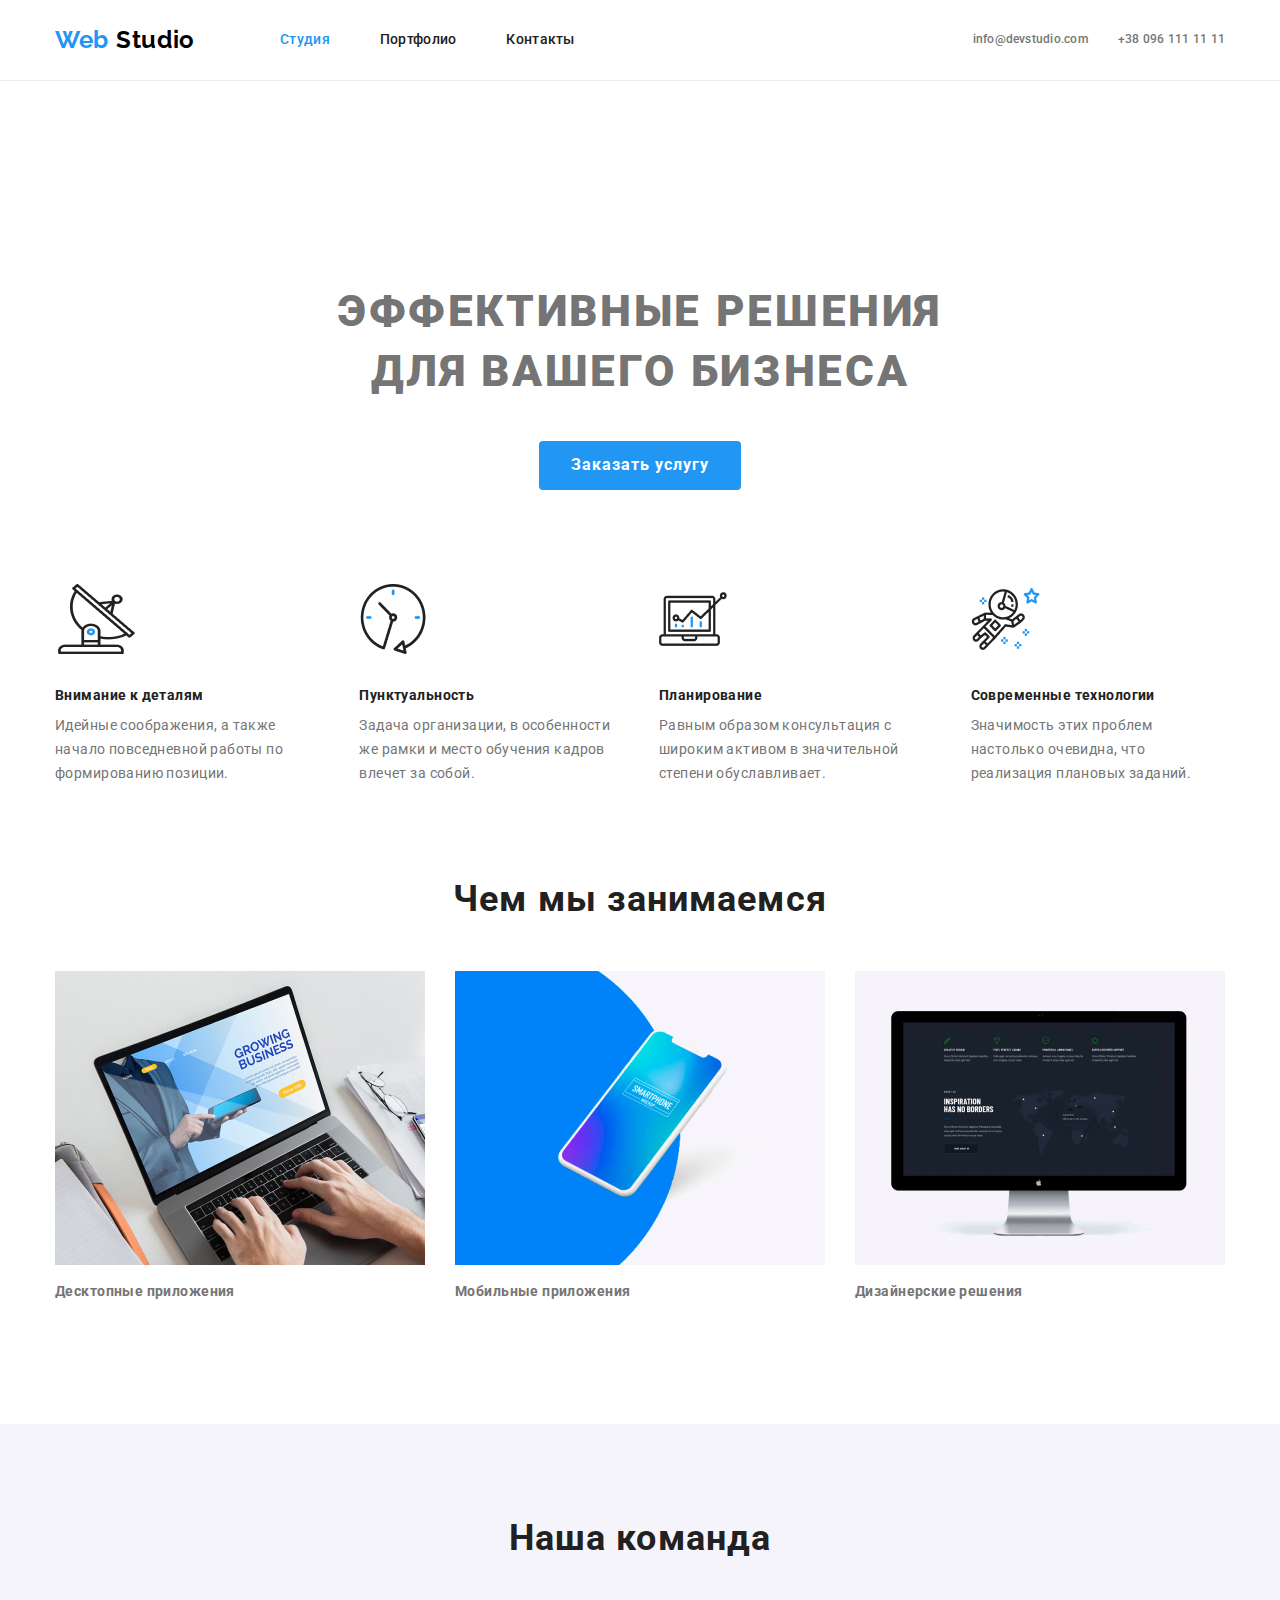
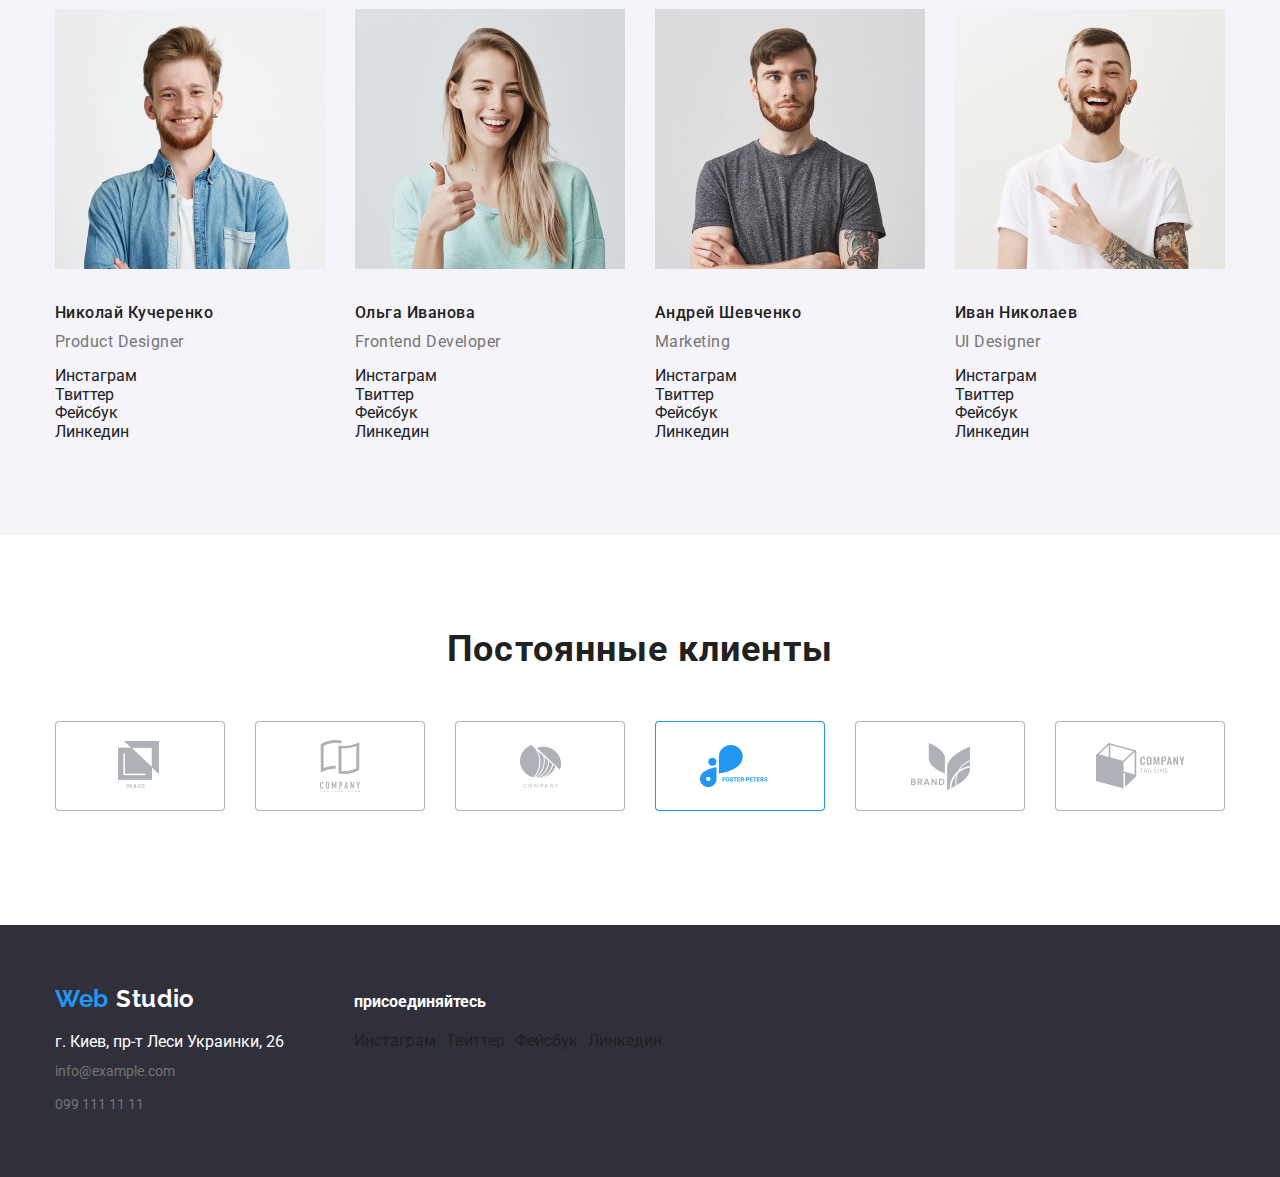
==== commit 38899df0: "добавляет фон и border" ====
--- a/index.html
+++ b/index.html
@@ -121,7 +121,7 @@
           </ul>
         </div>
       </section>
-      <section class="section">
+      <section class="section members">
         <div class="container">
           <h2 class="section-name">Наша команда</h2>
           <ul class="section-team">
--- a/css/styles.css
+++ b/css/styles.css
@@ -20,6 +20,8 @@
   --accent: #2196f3;
   --white: #ffffff;
   --bg-color: #2f303a;
+  --secondary-bg-color: #f5f4fa;
+  --border-color: #ececec;
 }
 
 body {
@@ -48,7 +50,9 @@
 li {
   list-style: none;
 }
-
+.header {
+  border-bottom: 1px solid var(--border-color);
+}
 .container {
   /* outline: solid 2px red; */
 
@@ -236,7 +240,10 @@
   /* or 171% */
   letter-spacing: 0.03em;
 }
-.section-team {
+.section.members {
+  background-color: var(--secondary-bg-color);
+}
+.section .section-team {
   margin-top: 0px;
   margin-bottom: 0px;
   display: flex;
@@ -350,6 +357,9 @@
   font-size: 18px;
   line-height: 2;
   letter-spacing: 0.06em;
+}
+.example-link {
+  display: block;
 }
 .example-text {
   color: var(--primary-text-color);
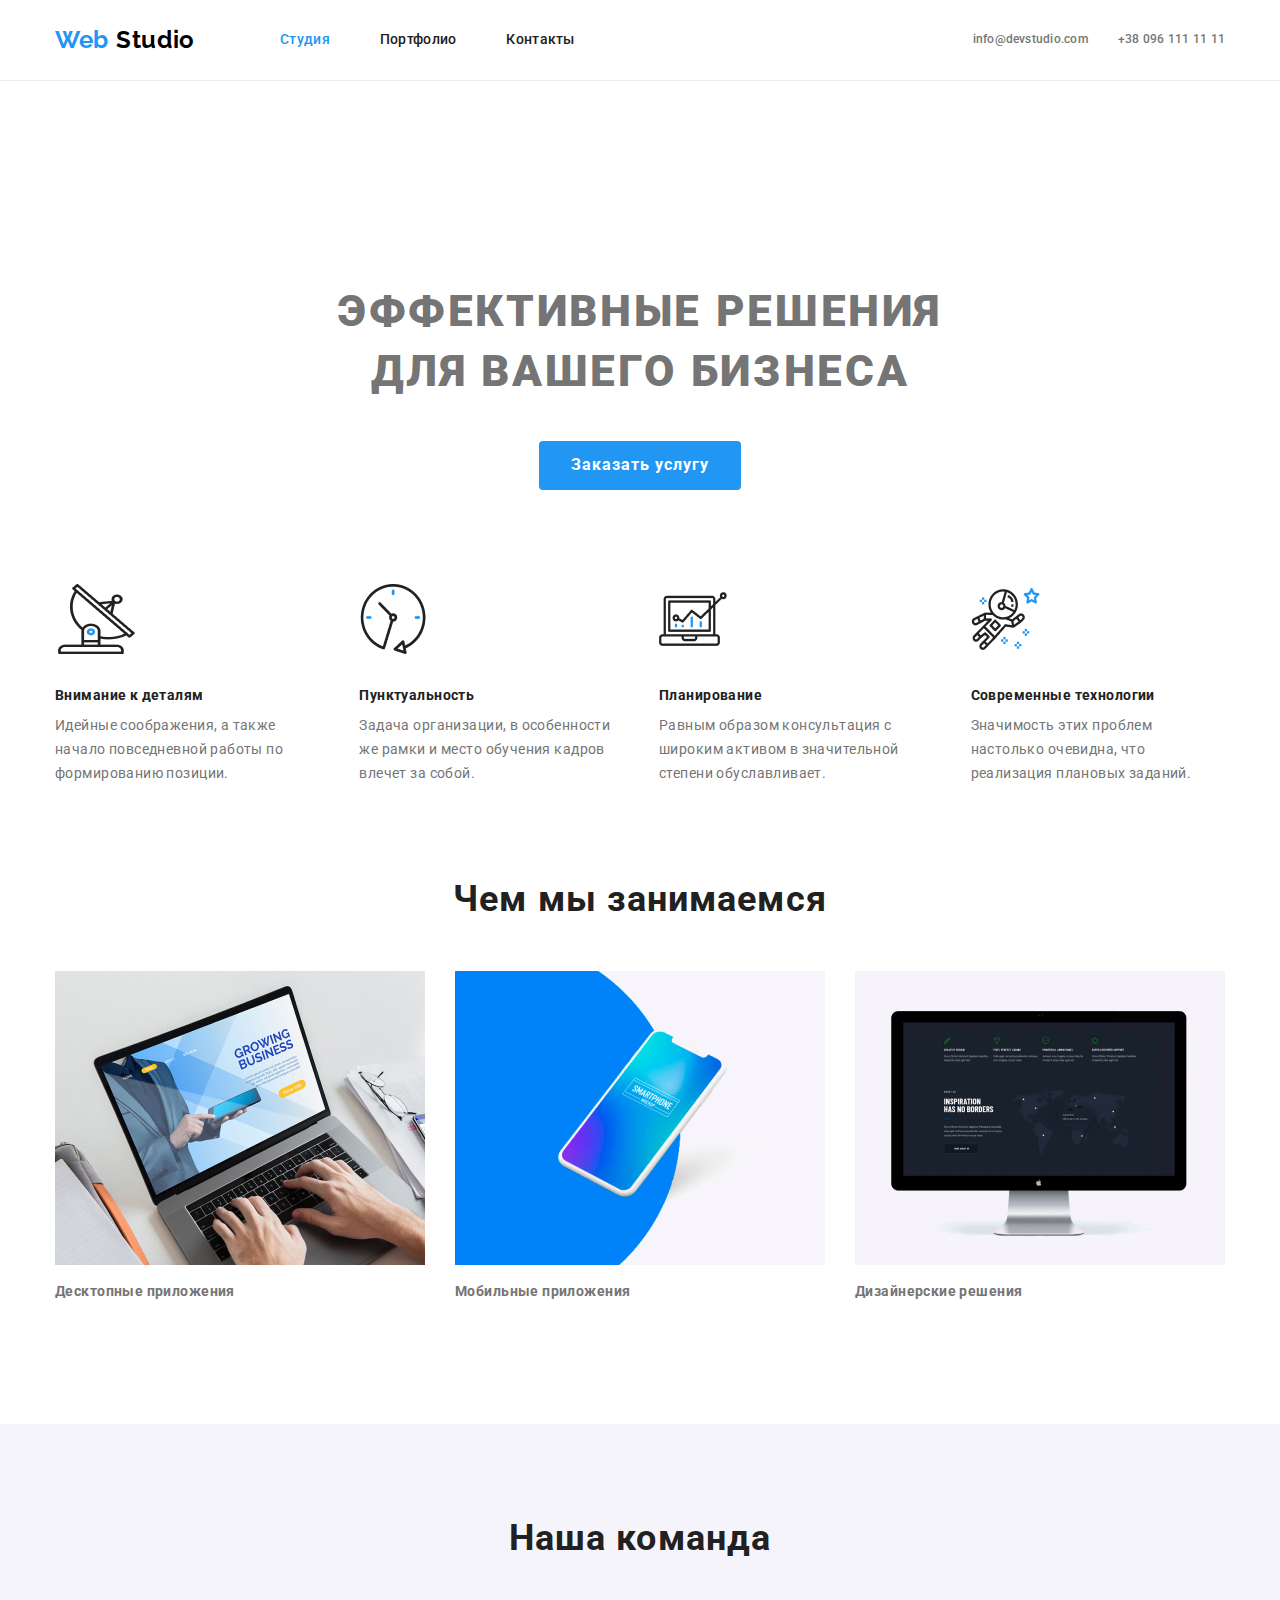
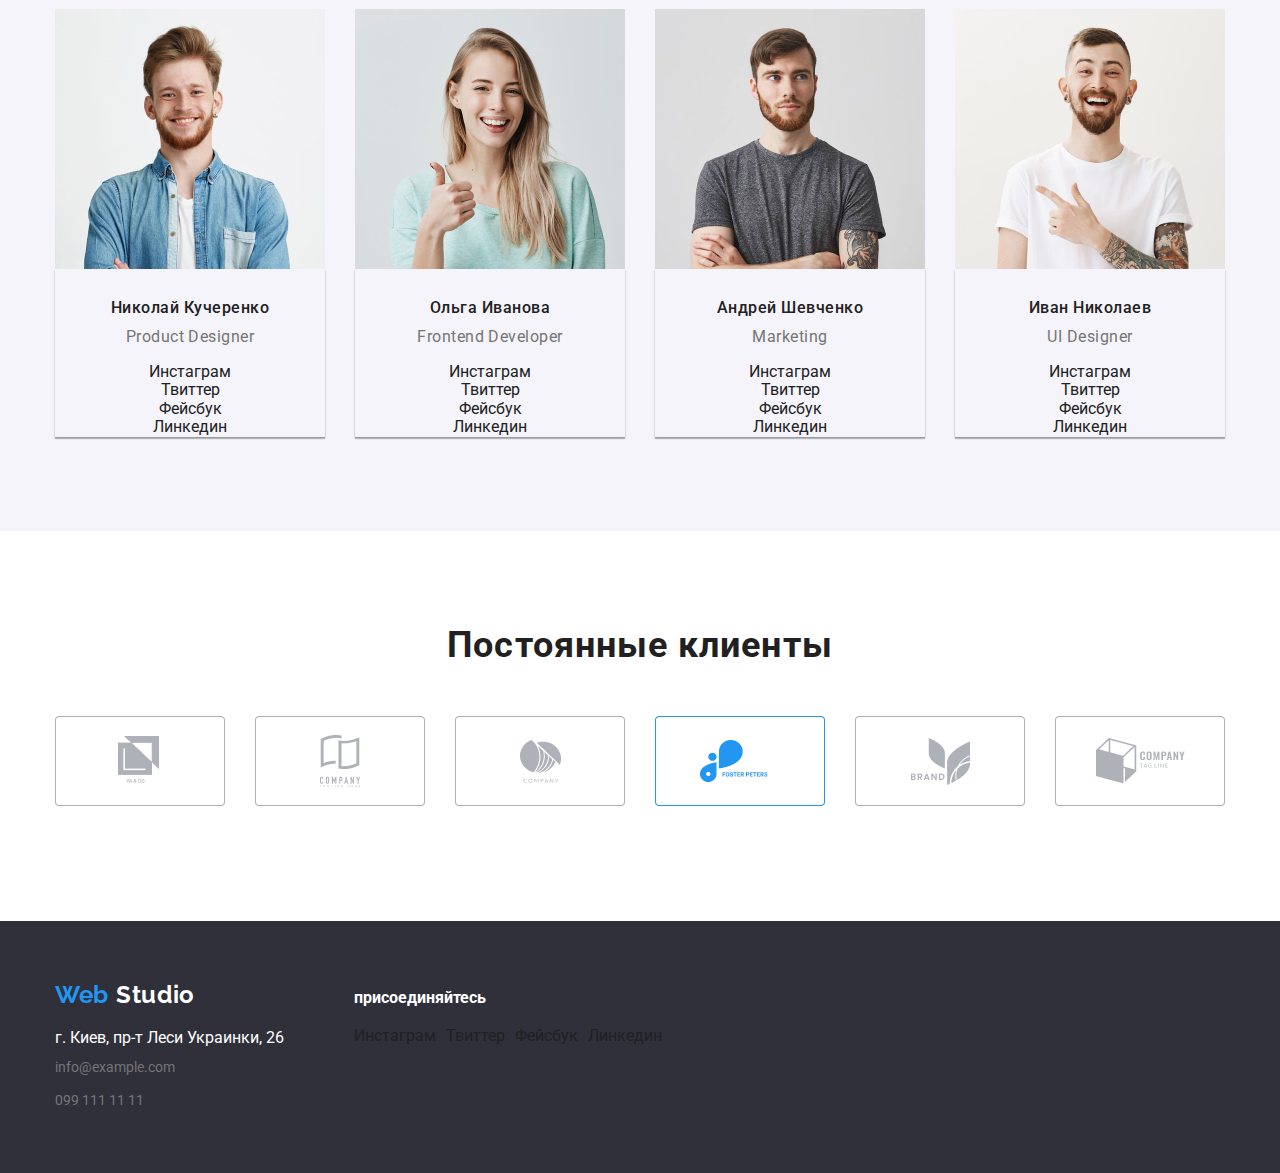
==== commit 6f8ca9c8: "добавляет border" ====
--- a/index.html
+++ b/index.html
@@ -132,33 +132,45 @@
                 width="270px"
                 height="260px"
               />
-              <h3 class="team-description">Николай Кучеренко</h3>
-              <p class="team-text">Product Designer</p>
-              <ul class="social">
-                <li>
-                  <a
-                    href=""
-                    class="social link"
-                    aria-label="Ссылка на инстаграм"
-                    >Инстаграм</a
-                  >
-                </li>
-                <li>
-                  <a href="" class="social link" aria-label="Ссылка на твиттер"
-                    >Твиттер</a
-                  >
-                </li>
-                <li>
-                  <a href="" class="social link" aria-label="Ссылка на Фейсбук"
-                    >Фейсбук</a
-                  >
-                </li>
-                <li>
-                  <a href="" class="social link" aria-label="Ссылка на линкедин"
-                    >Линкедин</a
-                  >
-                </li>
-              </ul>
+              <div class="team-content">
+                <h3 class="team-description">Николай Кучеренко</h3>
+                <p class="team-text">Product Designer</p>
+                <ul class="social">
+                  <li>
+                    <a
+                      href=""
+                      class="social link"
+                      aria-label="Ссылка на инстаграм"
+                      >Инстаграм</a
+                    >
+                  </li>
+
+                  <li>
+                    <a
+                      href=""
+                      class="social link"
+                      aria-label="Ссылка на твиттер"
+                      >Твиттер</a
+                    >
+                  </li>
+                  <li>
+                    <a
+                      href=""
+                      class="social link"
+                      aria-label="Ссылка на Фейсбук"
+                      >Фейсбук</a
+                    >
+                  </li>
+                  <li>
+                    <a
+                      href=""
+                      class="social link"
+                      aria-label="Ссылка на линкедин"
+                      >Линкедин</a
+                    >
+                  </li>
+                </ul>
+              </div>
             </li>
             <li class="team-item">
               <img
@@ -167,33 +179,44 @@
                 width="270px"
                 height="260px"
               />
-              <h3 class="team-description">Ольга Иванова</h3>
-              <p class="team-text">Frontend Developer</p>
-              <ul class="social">
-                <li>
-                  <a
-                    href=""
-                    class="social link"
-                    aria-label="Ссылка на инстаграм"
-                    >Инстаграм</a
-                  >
-                </li>
-                <li>
-                  <a href="" class="social link" aria-label="Ссылка на твиттер"
-                    >Твиттер</a
-                  >
-                </li>
-                <li>
-                  <a href="" class="social link" aria-label="Ссылка на Фейсбук"
-                    >Фейсбук</a
-                  >
-                </li>
-                <li>
-                  <a href="" class="social link" aria-label="Ссылка на линкедин"
-                    >Линкедин</a
-                  >
-                </li>
-              </ul>
+              <div class="team-content">
+                <h3 class="team-description">Ольга Иванова</h3>
+                <p class="team-text">Frontend Developer</p>
+                <ul class="social">
+                  <li>
+                    <a
+                      href=""
+                      class="social link"
+                      aria-label="Ссылка на инстаграм"
+                      >Инстаграм</a
+                    >
+                  </li>
+                  <li>
+                    <a
+                      href=""
+                      class="social link"
+                      aria-label="Ссылка на твиттер"
+                      >Твиттер</a
+                    >
+                  </li>
+                  <li>
+                    <a
+                      href=""
+                      class="social link"
+                      aria-label="Ссылка на Фейсбук"
+                      >Фейсбук</a
+                    >
+                  </li>
+                  <li>
+                    <a
+                      href=""
+                      class="social link"
+                      aria-label="Ссылка на линкедин"
+                      >Линкедин</a
+                    >
+                  </li>
+                </ul>
+              </div>
             </li>
 
             <li class="team-item">
@@ -203,33 +226,44 @@
                 width="270px"
                 height="260px"
               />
-              <h3 class="team-description">Андрей Шевченко</h3>
-              <p class="team-text">Marketing</p>
-              <ul class="social">
-                <li>
-                  <a
-                    href=""
-                    class="social link"
-                    aria-label="Ссылка на инстаграм"
-                    >Инстаграм</a
-                  >
-                </li>
-                <li>
-                  <a href="" class="social link" aria-label="Ссылка на твиттер"
-                    >Твиттер</a
-                  >
-                </li>
-                <li>
-                  <a href="" class="social link" aria-label="Ссылка на Фейсбук"
-                    >Фейсбук</a
-                  >
-                </li>
-                <li>
-                  <a href="" class="social link" aria-label="Ссылка на линкедин"
-                    >Линкедин</a
-                  >
-                </li>
-              </ul>
+              <div class="team-content">
+                <h3 class="team-description">Андрей Шевченко</h3>
+                <p class="team-text">Marketing</p>
+                <ul class="social">
+                  <li>
+                    <a
+                      href=""
+                      class="social link"
+                      aria-label="Ссылка на инстаграм"
+                      >Инстаграм</a
+                    >
+                  </li>
+                  <li>
+                    <a
+                      href=""
+                      class="social link"
+                      aria-label="Ссылка на твиттер"
+                      >Твиттер</a
+                    >
+                  </li>
+                  <li>
+                    <a
+                      href=""
+                      class="social link"
+                      aria-label="Ссылка на Фейсбук"
+                      >Фейсбук</a
+                    >
+                  </li>
+                  <li>
+                    <a
+                      href=""
+                      class="social link"
+                      aria-label="Ссылка на линкедин"
+                      >Линкедин</a
+                    >
+                  </li>
+                </ul>
+              </div>
             </li>
 
             <li class="team-item">
@@ -239,33 +273,44 @@
                 width="270px"
                 height="260px"
               />
-              <h3 class="team-description">Иван Николаев</h3>
-              <p class="team-text">UI Designer</p>
-              <ul class="social">
-                <li>
-                  <a
-                    href=""
-                    class="social link"
-                    aria-label="Ссылка на инстаграм"
-                    >Инстаграм</a
-                  >
-                </li>
-                <li>
-                  <a href="" class="social link" aria-label="Ссылка на твиттер"
-                    >Твиттер</a
-                  >
-                </li>
-                <li>
-                  <a href="" class="social link" aria-label="Ссылка на Фейсбук"
-                    >Фейсбук</a
-                  >
-                </li>
-                <li>
-                  <a href="" class="social link" aria-label="Ссылка на линкедин"
-                    >Линкедин</a
-                  >
-                </li>
-              </ul>
+              <div class="team-content">
+                <h3 class="team-description">Иван Николаев</h3>
+                <p class="team-text">UI Designer</p>
+                <ul class="social">
+                  <li>
+                    <a
+                      href=""
+                      class="social link"
+                      aria-label="Ссылка на инстаграм"
+                      >Инстаграм</a
+                    >
+                  </li>
+                  <li>
+                    <a
+                      href=""
+                      class="social link"
+                      aria-label="Ссылка на твиттер"
+                      >Твиттер</a
+                    >
+                  </li>
+                  <li>
+                    <a
+                      href=""
+                      class="social link"
+                      aria-label="Ссылка на Фейсбук"
+                      >Фейсбук</a
+                    >
+                  </li>
+                  <li>
+                    <a
+                      href=""
+                      class="social link"
+                      aria-label="Ссылка на линкедин"
+                      >Линкедин</a
+                    >
+                  </li>
+                </ul>
+              </div>
             </li>
           </ul>
         </div>
--- a/css/styles.css
+++ b/css/styles.css
@@ -243,6 +243,9 @@
 .section.members {
   background-color: var(--secondary-bg-color);
 }
+.members img {
+  display: block;
+}
 .section .section-team {
   margin-top: 0px;
   margin-bottom: 0px;
@@ -251,9 +254,16 @@
 .team-item:not(:last-child) {
   margin-right: 30px;
 }
+.team-content {
+  text-align: center;
+
+  box-shadow: 0px 2px 1px rgba(0, 0, 0, 0.2), 0px 1px 1px rgba(0, 0, 0, 0.14),
+    0px 1px 3px rgba(0, 0, 0, 0.12);
+}
 
 .team-description {
-  margin-top: 30px;
+  padding-top: 30px;
+  margin-top: 0px;
   margin-bottom: 10px;
   color: var(--secondary-text-color);
 
@@ -339,8 +349,8 @@
   display: flex;
   flex-wrap: wrap;
 }
+
 .example-element {
-  width: 370px;
   margin-right: 30px;
   margin-bottom: 30px;
 }
@@ -350,7 +360,17 @@
 .example-element:nth-last-child(-n + 3) {
   margin-bottom: 0px;
 }
+.card-content {
+  padding-left: 24px;
+  padding-right: 24px;
+  border-left: 1px solid #eeeeee;
+  border-bottom: 1px solid #eeeeee;
+  border-right: 1px solid #eeeeee;
+}
 .example-title {
+  padding-top: 20px;
+  margin-top: 0px;
+  margin-bottom: 4px;
   color: var(--secondary-text-color);
 
   font-weight: 700;
@@ -358,10 +378,14 @@
   line-height: 2;
   letter-spacing: 0.06em;
 }
+
 .example-link {
   display: block;
 }
 .example-text {
+  margin-top: 4px;
+  margin-bottom: 0px;
+  padding-bottom: 20px;
   color: var(--primary-text-color);
 
   font-weight: 500;
@@ -377,14 +401,21 @@
 }
 .button {
   margin-bottom: 35px;
-  text-align: center;
+  display: flex;
+  justify-content: center;
 }
 .button-item {
-  color: var(--secondary-text-color);
+  padding-top: 8px;
+  padding-right: 22px;
+  padding-bottom: 8px;
+  padding-left: 22px;
+  border: transparent;
+  border-radius: 4px;
+  color: var(--secondary-text-color);
+  background-color: var(--secondary-bg-color);
   font-weight: 500;
   font-size: 16px;
   line-height: 1.6;
-  text-align: center;
   letter-spacing: 0.03em;
 }
 .button-item:hover,
@@ -395,16 +426,10 @@
 .button-item:not(:last-child) {
   margin-right: 8px;
 }
-.example-title {
-  margin-top: 0px;
-  margin-bottom: 4px;
-}
-.example-text {
-  margin-top: 4px;
-  margin-bottom: 20px;
-}
+
 .img {
-  margin-bottom: 20px;
+  display: block;
+  width: 370px;
 }
 /* Подвал */
 .footer {
